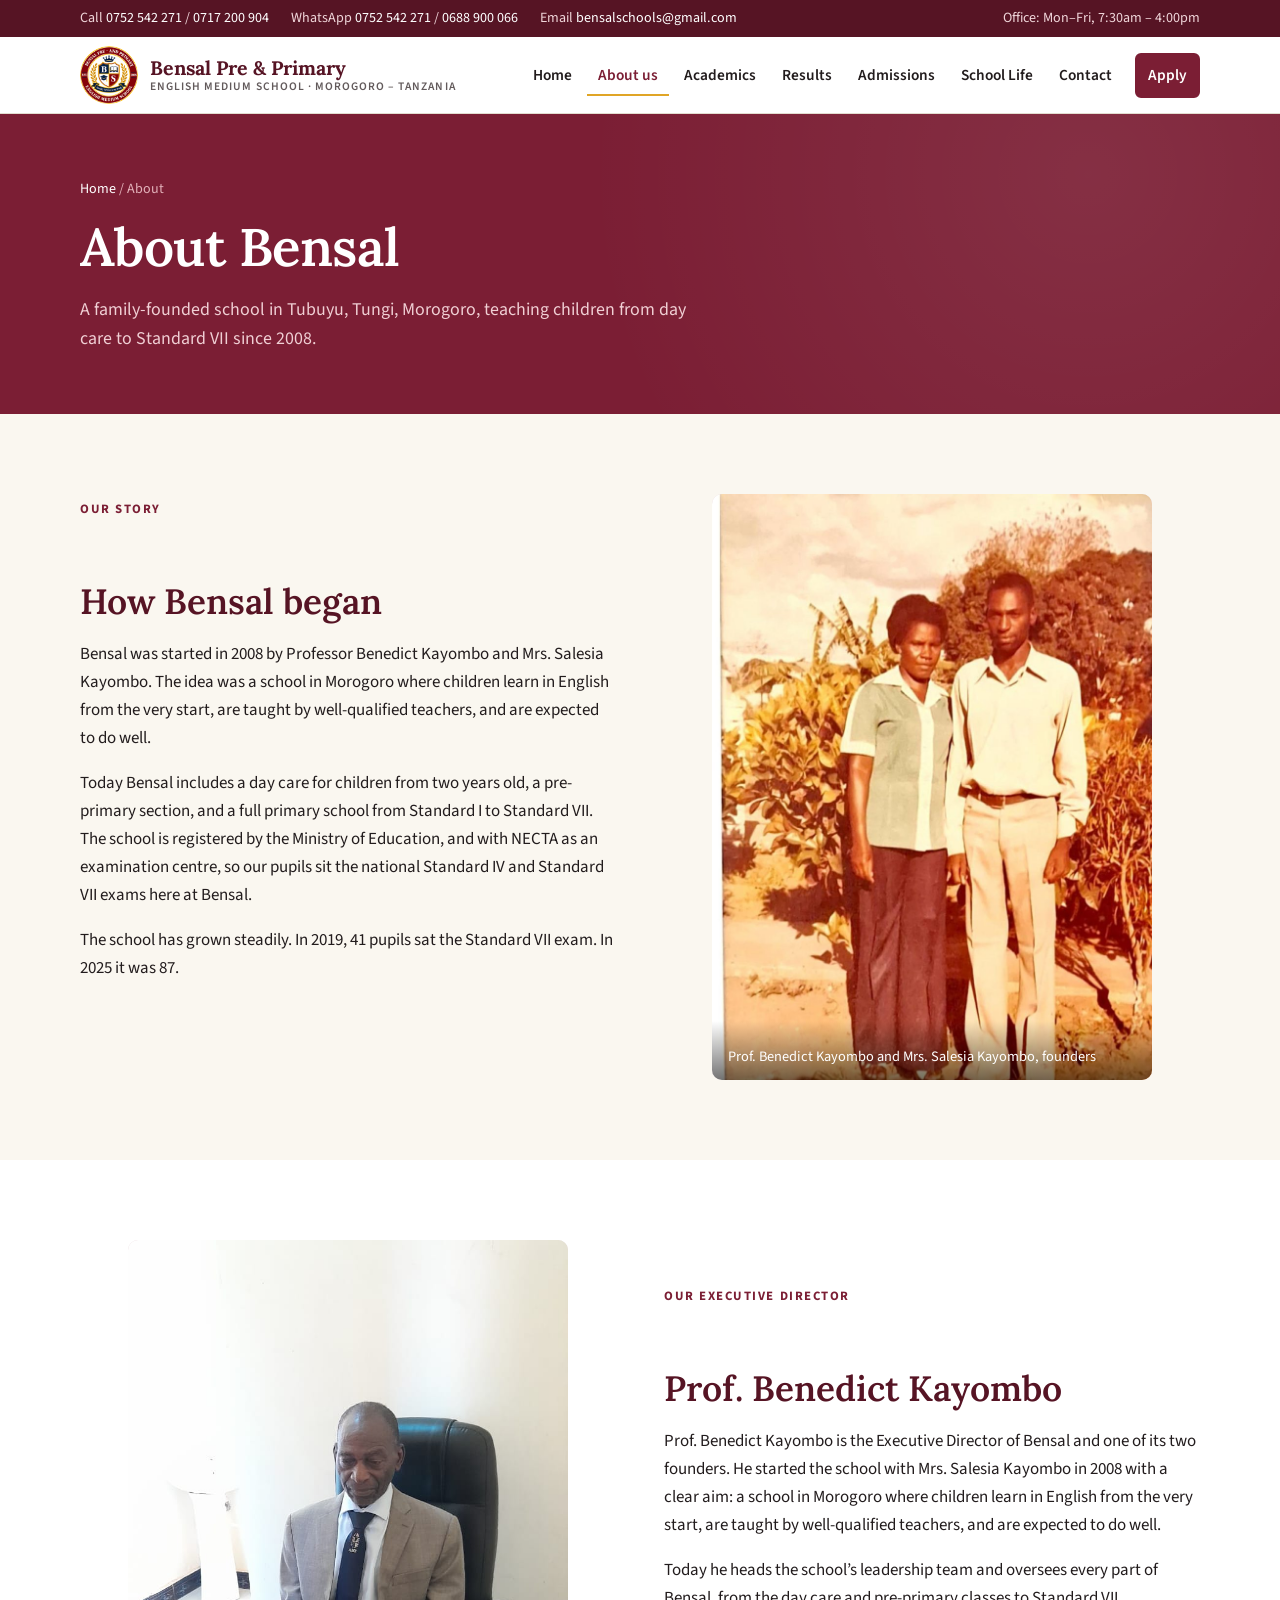
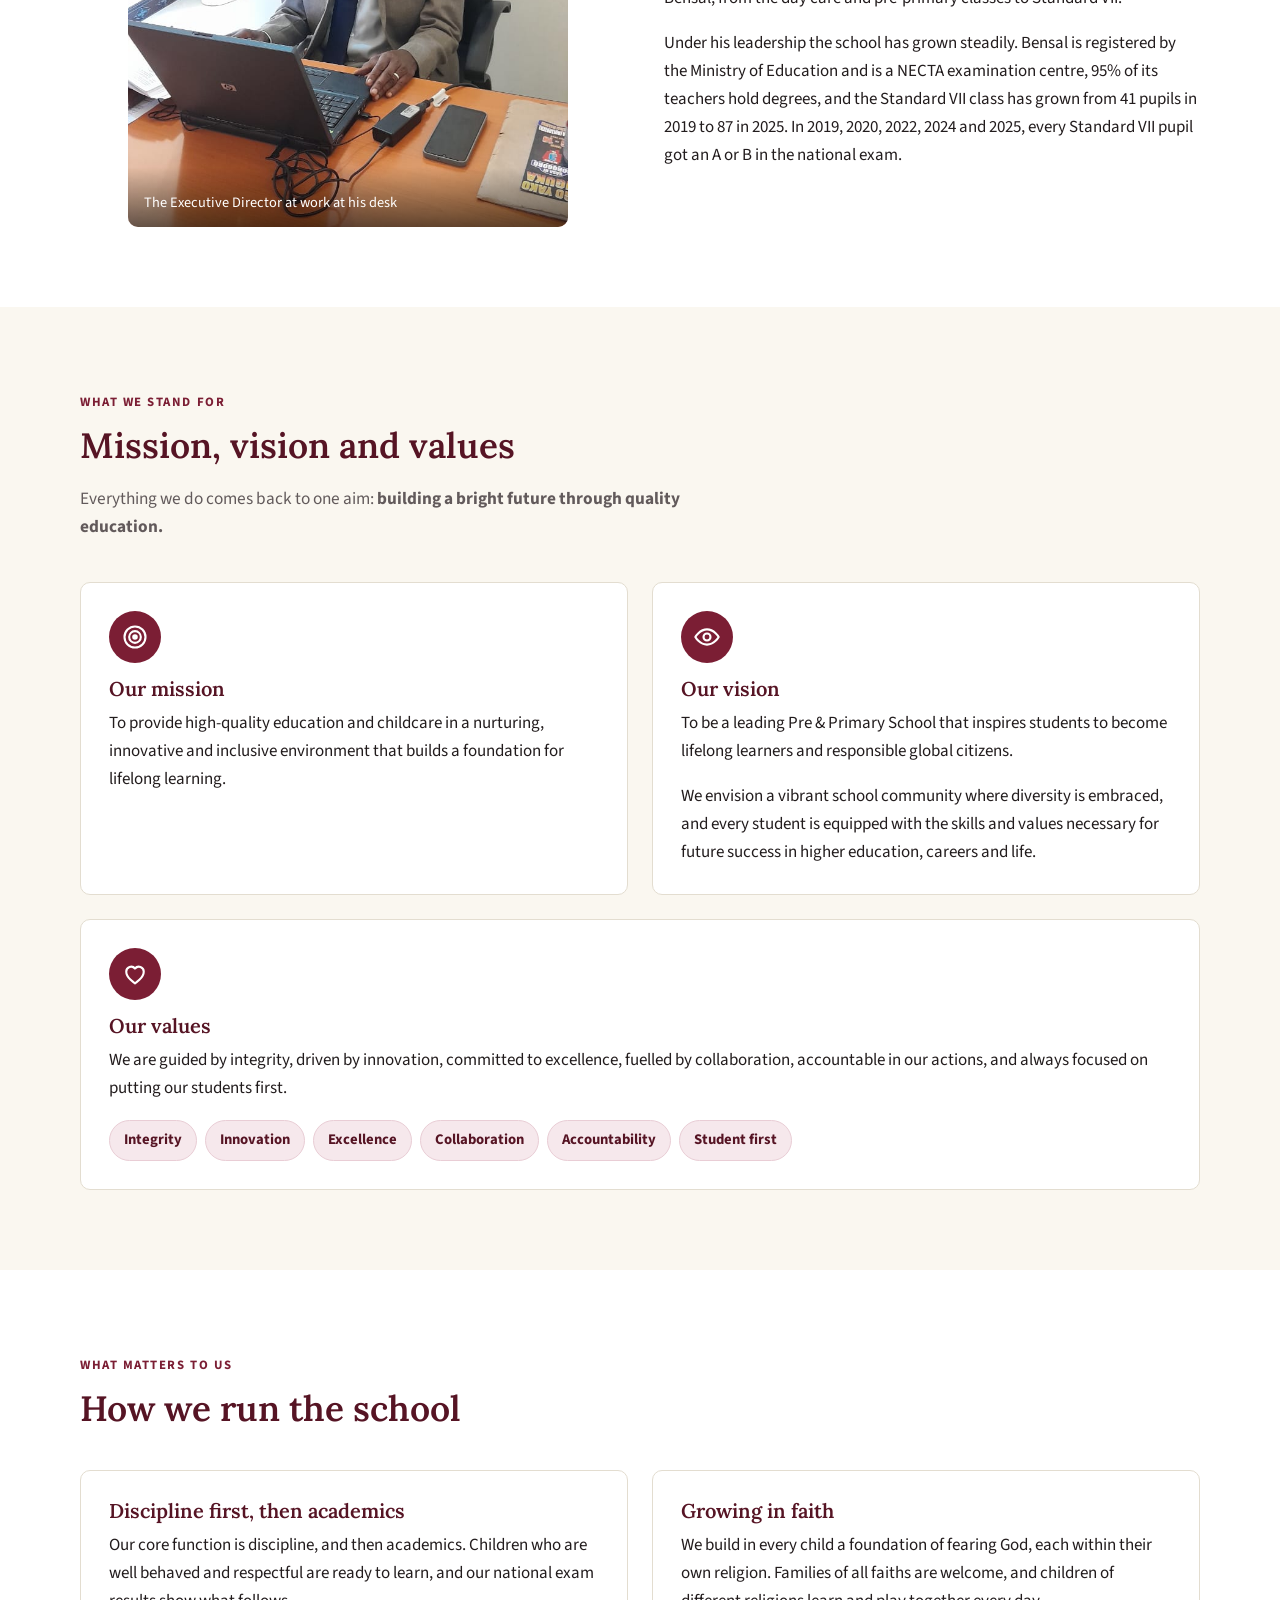
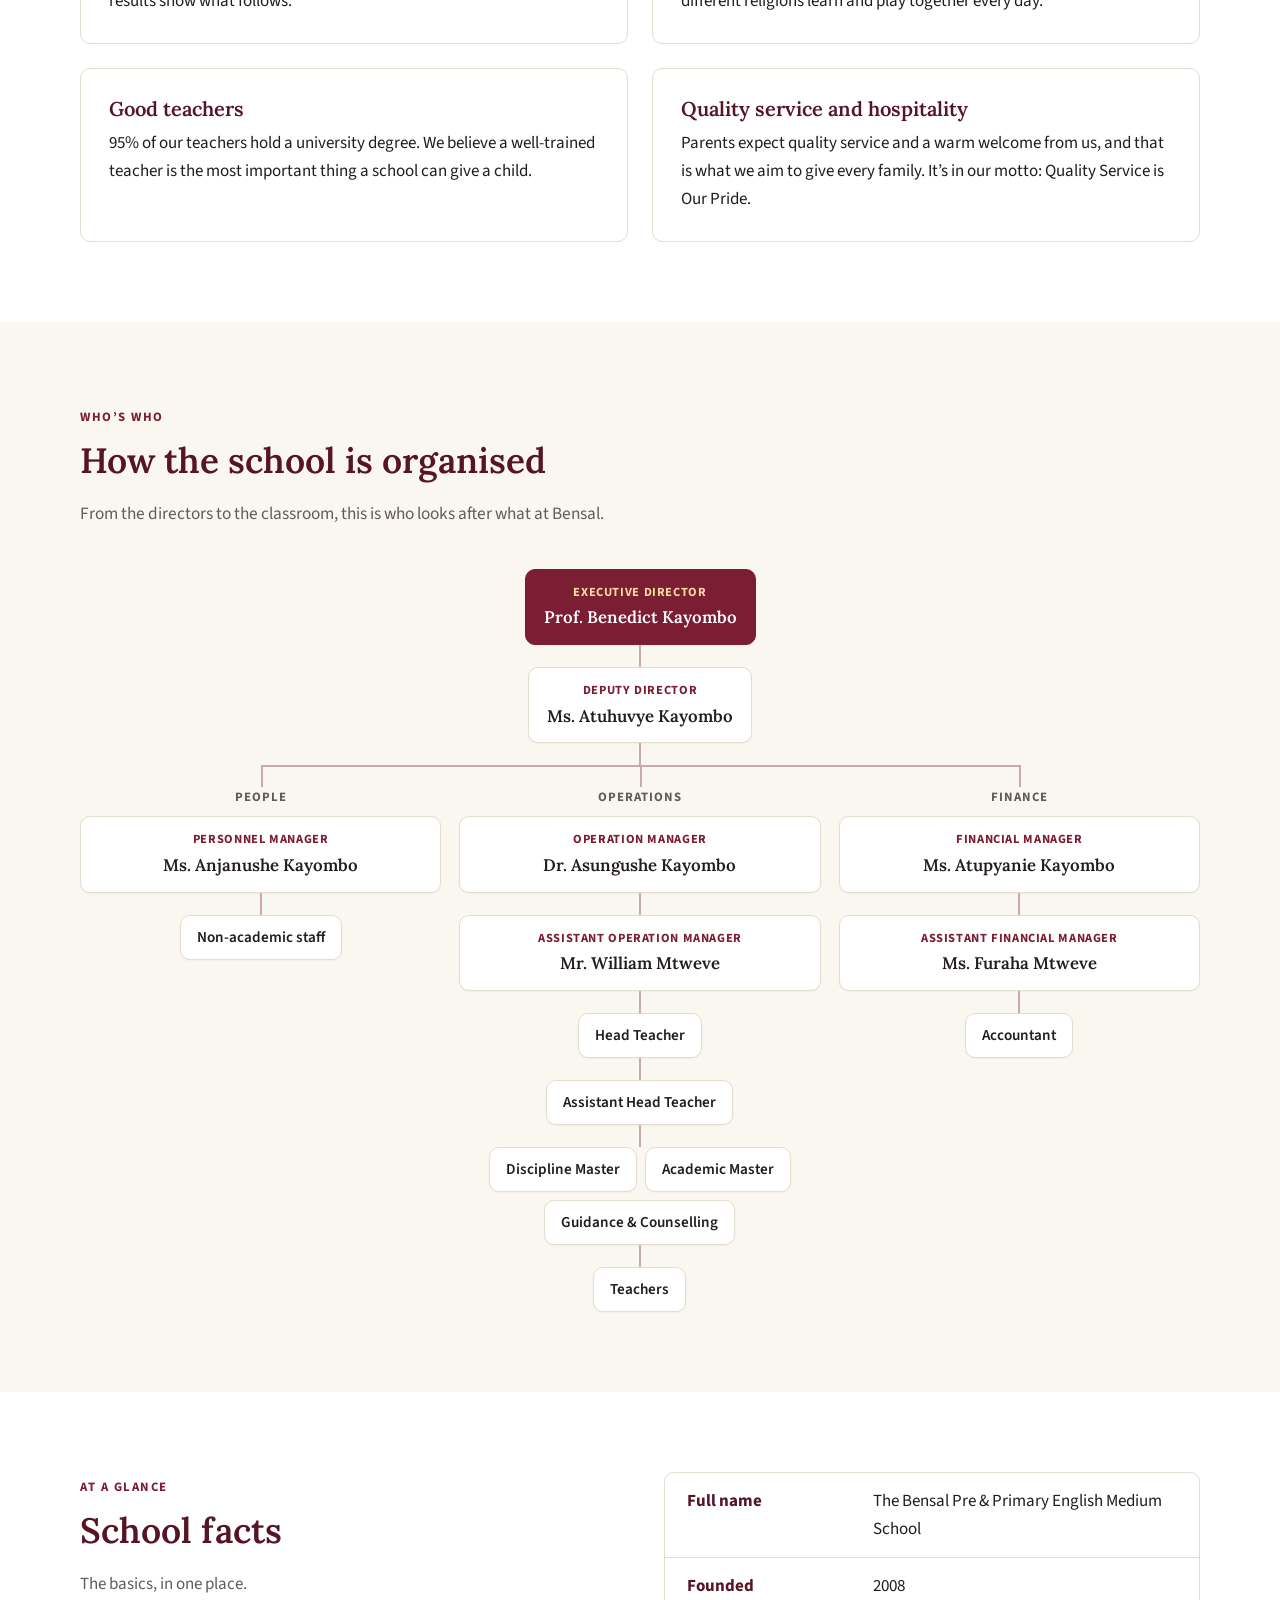
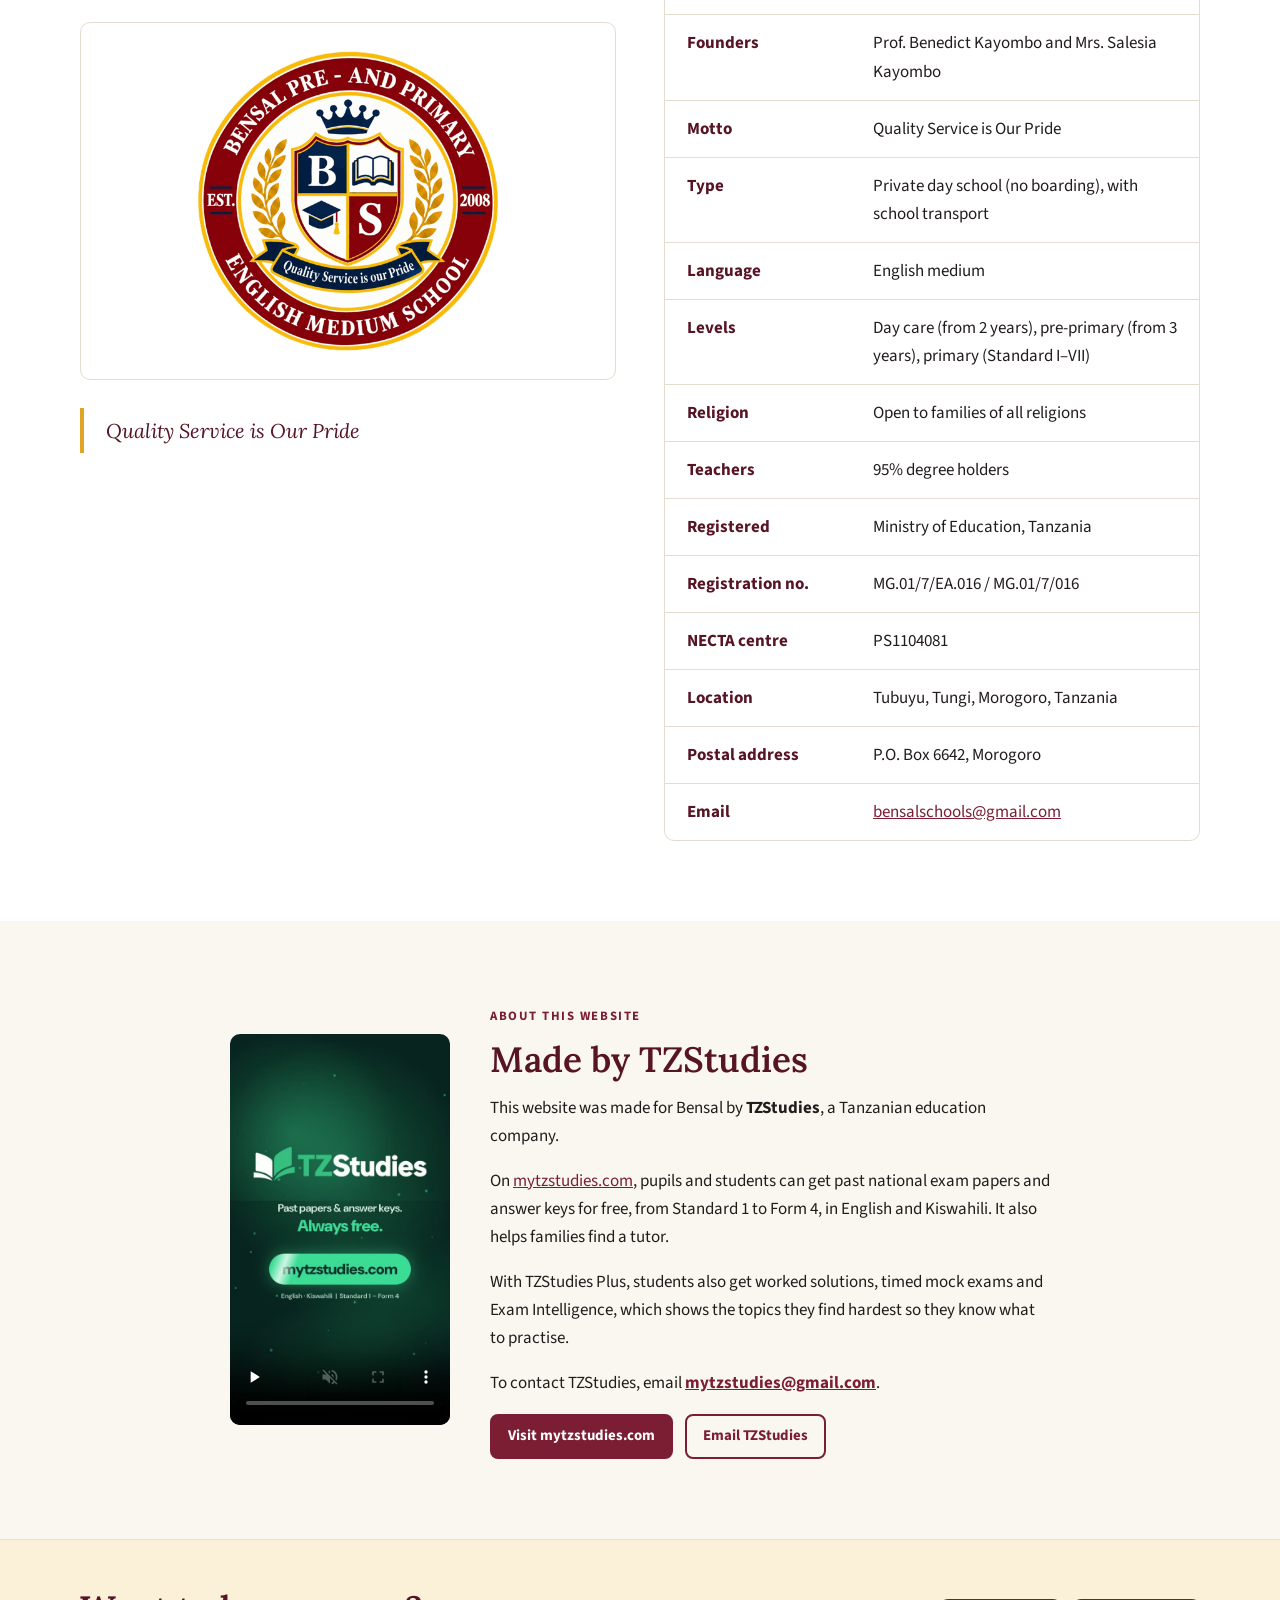
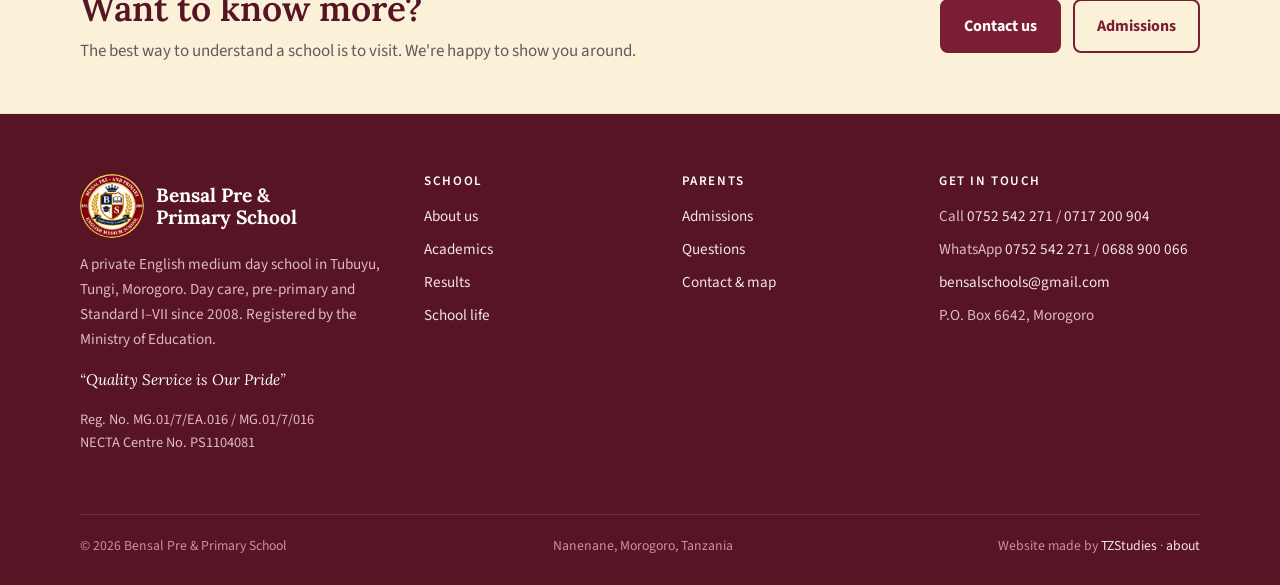
==== about.html @ f044e7c8 "adding school" ====
<!doctype html>
<html lang="en">
<head>
  <meta charset="utf-8">
  <meta name="viewport" content="width=device-width, initial-scale=1">
  <title>About Us | Bensal Pre &amp; Primary School, Morogoro</title>
  <meta name="description" content="The story of Bensal Pre &amp; Primary School, founded in 2008 by Prof. Benedict Kayombo and Mrs. Salesia Kayombo in Tungi, Morogoro.">
  <link rel="icon" href="favicon.ico" sizes="any">
  <link rel="icon" href="images/favicon-32.png" type="image/png" sizes="32x32">
  <link rel="icon" href="images/favicon-192.png" type="image/png" sizes="192x192">
  <link rel="apple-touch-icon" href="images/apple-touch-icon.png">
  <meta name="theme-color" content="#7b1e34">
  <link rel="preconnect" href="https://fonts.googleapis.com">
  <link rel="preconnect" href="https://fonts.gstatic.com" crossorigin>
  <link href="https://fonts.googleapis.com/css2?family=Lora:wght@500;600;700&family=Source+Sans+3:wght@400;600;700&display=swap" rel="stylesheet">
  <link rel="stylesheet" href="css/style.css?v=20261101a">
</head>
<body>
<a class="skip-link" href="#main">Skip to content</a>

<div class="topbar">
  <div class="container">
    <div class="topbar-items">
      <span class="hide-sm">Call <a href="tel:+255752542271">0752 542 271</a> / <a href="tel:+255717200904">0717 200 904</a></span>
      <span class="topbar-phones"><span class="label">Call</span><a href="tel:+255752542271">0752 542 271</a><a href="tel:+255717200904">0717 200 904</a><a href="tel:+255688900066">0688 900 066</a></span>
      <span class="hide-sm">WhatsApp <a href="https://wa.me/255752542271">0752 542 271</a> / <a href="https://wa.me/255688900066">0688 900 066</a></span>
      <span class="hide-md">Email <a href="mailto:bensalschools@gmail.com">bensalschools@gmail.com</a></span>
    </div>
    <span class="hide-sm">Office: Mon&ndash;Fri, 7:30am &ndash; 4:00pm</span>
  </div>
</div>

<header class="site-header">
  <div class="container">
    <a class="brand" href="index.html">
      <img src="images/logo-small.png" alt="Bensal Pre and Primary English Medium School logo" width="180" height="180">
      <span class="brand-name">Bensal Pre &amp; Primary<span class="brand-sub">English Medium School &middot; Morogoro &ndash; Tanzania</span></span>
    </a>
    <button class="nav-toggle" aria-expanded="false" aria-controls="nav"><span class="nav-toggle-bars"></span><span class="nav-toggle-text">Menu</span></button>
    <nav class="main-nav" id="nav" aria-label="Main">
      <ul>
        <li><a href="index.html">Home</a></li>
        <li><a href="about.html" aria-current="page">About us</a></li>
        <li><a href="academics.html">Academics</a></li>
        <li><a href="results.html">Results</a></li>
        <li><a href="admissions.html">Admissions</a></li>
        <li><a href="school-life.html">School Life</a></li>
        <li><a href="contact.html">Contact</a></li>
        <li><a class="btn btn-sm" href="admissions.html#apply">Apply</a></li>
      </ul>
    </nav>
  </div>
</header>

<main id="main">
  <section class="page-hero">
    <div class="container">
      <div class="crumbs"><a href="index.html">Home</a> / About</div>
      <h1>About Bensal</h1>
      <p>A family-founded school in Tubuyu, Tungi, Morogoro, teaching children from day care to Standard VII since 2008.</p>
    </div>
  </section>

  <section class="section">
    <div class="container grid-2" style="align-items: start;">
      <div class="prose">
        <span class="eyebrow">Our story</span>
        <h2>How Bensal began</h2>
        <p>Bensal was started in 2008 by Professor Benedict Kayombo and Mrs. Salesia Kayombo. The idea was a school in Morogoro where children learn in English from the very start, are taught by well-qualified teachers, and are expected to do well.</p>
        <p>Today Bensal includes a day care for children from two years old, a pre-primary section, and a full primary school from Standard I to Standard VII. The school is registered by the Ministry of Education, and with NECTA as an examination centre, so our pupils sit the national Standard IV and Standard VII exams here at Bensal.</p>
        <p>The school has grown steadily. In 2019, 41 pupils sat the Standard VII exam. In 2025 it was 87.</p>
      </div>
      <div>
        <figure class="photo portrait">
          <img src="images/photos/founders.jpg" alt="Prof. Benedict Kayombo and Mrs. Salesia Kayombo, founders of Bensal">
          <figcaption>Prof. Benedict Kayombo and Mrs. Salesia Kayombo, founders</figcaption>
        </figure>
      </div>
    </div>
  </section>

  <section class="section section-white" id="director">
    <div class="container grid-2 director">
      <figure class="photo portrait">
        <img src="images/photos/benedict-at-work.jpg" alt="Prof. Benedict Kayombo working on his laptop at his desk" loading="lazy">
        <figcaption>The Executive Director at work at his desk</figcaption>
      </figure>
      <div class="prose">
        <span class="eyebrow">Our Executive Director</span>
        <h2>Prof. Benedict Kayombo</h2>
        <p>Prof. Benedict Kayombo is the Executive Director of Bensal and one of its two founders. He started the school with Mrs. Salesia Kayombo in 2008 with a clear aim: a school in Morogoro where children learn in English from the very start, are taught by well-qualified teachers, and are expected to do well.</p>
        <p>Today he heads the school&rsquo;s leadership team and oversees every part of Bensal, from the day care and pre-primary classes to Standard VII.</p>
        <p>Under his leadership the school has grown steadily. Bensal is registered by the Ministry of Education and is a NECTA examination centre, 95% of its teachers hold degrees, and the Standard VII class has grown from 41 pupils in 2019 to 87 in 2025. In 2019, 2020, 2022, 2024 and 2025, every Standard VII pupil got an A or B in the national exam.</p>
      </div>
    </div>
  </section>

  <section class="section" id="mission">
    <div class="container">
      <div class="section-head">
        <span class="eyebrow">What we stand for</span>
        <h2>Mission, vision and values</h2>
        <p>Everything we do comes back to one aim: <strong>building a bright future through quality education.</strong></p>
      </div>
      <div class="mvv">
        <article class="card mvv-card">
          <span class="mvv-icon"><svg viewBox="0 0 24 24" aria-hidden="true"><circle cx="12" cy="12" r="9"/><circle cx="12" cy="12" r="5"/><circle cx="12" cy="12" r="1.5" class="fill"/></svg></span>
          <h3>Our mission</h3>
          <p>To provide high-quality education and childcare in a nurturing, innovative and inclusive environment that builds a foundation for lifelong learning.</p>
        </article>
        <article class="card mvv-card">
          <span class="mvv-icon"><svg viewBox="0 0 24 24" aria-hidden="true"><path d="M2 12s3.6-6.5 10-6.5S22 12 22 12s-3.6 6.5-10 6.5S2 12 2 12z"/><circle cx="12" cy="12" r="3"/></svg></span>
          <h3>Our vision</h3>
          <p>To be a leading Pre &amp; Primary School that inspires students to become lifelong learners and responsible global citizens.</p>
          <p>We envision a vibrant school community where diversity is embraced, and every student is equipped with the skills and values necessary for future success in higher education, careers and life.</p>
        </article>
        <article class="card mvv-card mvv-values">
          <span class="mvv-icon"><svg viewBox="0 0 24 24" aria-hidden="true"><path d="M12 20s-7.5-4.6-7.5-10A4.2 4.2 0 0 1 12 7.3 4.2 4.2 0 0 1 19.5 10c0 5.4-7.5 10-7.5 10z"/></svg></span>
          <h3>Our values</h3>
          <p>We are guided by integrity, driven by innovation, committed to excellence, fuelled by collaboration, accountable in our actions, and always focused on putting our students first.</p>
          <ul class="value-chips">
            <li>Integrity</li>
            <li>Innovation</li>
            <li>Excellence</li>
            <li>Collaboration</li>
            <li>Accountability</li>
            <li>Student first</li>
          </ul>
        </article>
      </div>
    </div>
  </section>

  <section class="section section-white">
    <div class="container">
      <div class="section-head">
        <span class="eyebrow">What matters to us</span>
        <h2>How we run the school</h2>
      </div>
      <div class="grid-2 grid-cards">
        <div class="card">
          <h3>Discipline first, then academics</h3>
          <p>Our core function is discipline, and then academics. Children who are well behaved and respectful are ready to learn, and our national exam results show what follows.</p>
        </div>
        <div class="card">
          <h3>Growing in faith</h3>
          <p>We build in every child a foundation of fearing God, each within their own religion. Families of all faiths are welcome, and children of different religions learn and play together every day.</p>
        </div>
        <div class="card">
          <h3>Good teachers</h3>
          <p>95% of our teachers hold a university degree. We believe a well-trained teacher is the most important thing a school can give a child.</p>
        </div>
        <div class="card">
          <h3>Quality service and hospitality</h3>
          <p>Parents expect quality service and a warm welcome from us, and that is what we aim to give every family. It&rsquo;s in our motto: Quality Service is Our Pride.</p>
        </div>
      </div>
    </div>
  </section>

  <section class="section" id="leadership">
    <div class="container">
      <div class="section-head">
        <span class="eyebrow">Who&rsquo;s who</span>
        <h2>How the school is organised</h2>
        <p>From the directors to the classroom, this is who looks after what at Bensal.</p>
      </div>
      <div class="org reveal" role="group" aria-label="Bensal organisation chart">
        <div class="org-box top"><span class="title">Executive Director</span><span class="who">Prof. Benedict Kayombo</span></div>
        <div class="org-line"></div>
        <div class="org-box"><span class="title">Deputy Director</span><span class="who">Ms. Atuhuvye Kayombo</span></div>
        <div class="org-line"></div>
        <div class="org-depts">
          <div class="org-dept">
            <div class="org-dept-name">People</div>
            <div class="org-box"><span class="title">Personnel Manager</span><span class="who">Ms. Anjanushe Kayombo</span></div>
            <div class="org-line"></div>
            <div class="org-box role"><span class="title">Non-academic staff</span></div>
          </div>
          <div class="org-dept">
            <div class="org-dept-name">Operations</div>
            <div class="org-box"><span class="title">Operation Manager</span><span class="who">Dr. Asungushe Kayombo</span></div>
            <div class="org-line"></div>
            <div class="org-box"><span class="title">Assistant Operation Manager</span><span class="who">Mr. William Mtweve</span></div>
            <div class="org-line"></div>
            <div class="org-box role"><span class="title">Head Teacher</span></div>
            <div class="org-line"></div>
            <div class="org-box role"><span class="title">Assistant Head Teacher</span></div>
            <div class="org-line"></div>
            <div class="org-masters">
              <div class="org-box role"><span class="title">Discipline Master</span></div>
              <div class="org-box role"><span class="title">Academic Master</span></div>
              <div class="org-box role"><span class="title">Guidance &amp; Counselling</span></div>
            </div>
            <div class="org-line"></div>
            <div class="org-box role"><span class="title">Teachers</span></div>
          </div>
          <div class="org-dept">
            <div class="org-dept-name">Finance</div>
            <div class="org-box"><span class="title">Financial Manager</span><span class="who">Ms. Atupyanie Kayombo</span></div>
            <div class="org-line"></div>
            <div class="org-box"><span class="title">Assistant Financial Manager</span><span class="who">Ms. Furaha Mtweve</span></div>
            <div class="org-line"></div>
            <div class="org-box role"><span class="title">Accountant</span></div>
          </div>
        </div>
      </div>
    </div>
  </section>

  <section class="section section-white">
    <div class="container grid-2" style="align-items: start;">
      <div>
        <span class="eyebrow">At a glance</span>
        <h2>School facts</h2>
        <p class="muted">The basics, in one place.</p>
        <div class="logo-display mt-2"><img src="images/logo.png" alt="Official Bensal Pre and Primary English Medium School logo" width="480" height="480" loading="lazy"></div>
        <p class="quote">Quality Service is Our Pride</p>
      </div>
      <div class="facts">
        <dl>
          <div><dt>Full name</dt><dd>The Bensal Pre &amp; Primary English Medium School</dd></div>
          <div><dt>Founded</dt><dd>2008</dd></div>
          <div><dt>Founders</dt><dd>Prof. Benedict Kayombo and Mrs. Salesia Kayombo</dd></div>
          <div><dt>Motto</dt><dd>Quality Service is Our Pride</dd></div>
          <div><dt>Type</dt><dd>Private day school (no boarding), with school transport</dd></div>
          <div><dt>Language</dt><dd>English medium</dd></div>
          <div><dt>Levels</dt><dd>Day care (from 2 years), pre-primary (from 3 years), primary (Standard I&ndash;VII)</dd></div>
          <div><dt>Religion</dt><dd>Open to families of all religions</dd></div>
          <div><dt>Teachers</dt><dd>95% degree holders</dd></div>
          <div><dt>Registered</dt><dd>Ministry of Education, Tanzania</dd></div>
          <div><dt>Registration no.</dt><dd>MG.01/7/EA.016 / MG.01/7/016</dd></div>
          <div><dt>NECTA centre</dt><dd>PS1104081</dd></div>
          <div><dt>Location</dt><dd>Tubuyu, Tungi, Morogoro, Tanzania</dd></div>
          <div><dt>Postal address</dt><dd>P.O. Box 6642, Morogoro</dd></div>
          <div><dt>Email</dt><dd><a href="mailto:bensalschools@gmail.com">bensalschools@gmail.com</a></dd></div>
        </dl>
      </div>
    </div>
  </section>

  <section class="section" id="website">
    <div class="container credit">
      <figure class="video-frame credit-video">
        <video controls muted preload="none" playsinline poster="videos/tzstudies-ad-poster.jpg">
          <source src="videos/tzstudies-ad.mp4" type="video/mp4">
        </video>
      </figure>
      <div>
        <span class="eyebrow">About this website</span>
        <h2>Made by TZStudies</h2>
        <p>This website was made for Bensal by <strong>TZStudies</strong>, a Tanzanian education company.</p>
        <p>On <a href="https://mytzstudies.com" target="_blank" rel="noopener">mytzstudies.com</a>, pupils and students can get past national exam papers and answer keys for free, from Standard 1 to Form 4, in English and Kiswahili. It also helps families find a tutor.</p>
        <p>With TZStudies Plus, students also get worked solutions, timed mock exams and Exam Intelligence, which shows the topics they find hardest so they know what to practise.</p>
        <p>To contact TZStudies, email <a href="mailto:mytzstudies@gmail.com"><strong>mytzstudies@gmail.com</strong></a>.</p>
        <div class="btn-row">
          <a class="btn btn-sm" href="https://mytzstudies.com" target="_blank" rel="noopener">Visit mytzstudies.com</a>
          <a class="btn btn-sm btn-outline" href="mailto:mytzstudies@gmail.com">Email TZStudies</a>
        </div>
      </div>
    </div>
  </section>

  <section class="cta-band">
    <div class="container">
      <div>
        <h2>Want to know more?</h2>
        <p>The best way to understand a school is to visit. We're happy to show you around.</p>
      </div>
      <div class="btn-row">
        <a class="btn" href="contact.html">Contact us</a>
        <a class="btn btn-outline" href="admissions.html">Admissions</a>
      </div>
    </div>
  </section>

</main>

<footer class="site-footer">
  <div class="container">
    <div class="footer-grid">
      <div>
        <div class="footer-brand"><img src="images/logo-small.png" alt="Bensal Pre and Primary English Medium School logo" width="180" height="180"><span>Bensal Pre &amp;<br>Primary School</span></div>
        <p>A private English medium day school in Tubuyu, Tungi, Morogoro. Day care, pre-primary and Standard I&ndash;VII since 2008. Registered by the Ministry of Education.</p>
        <p class="footer-motto">&ldquo;Quality Service is Our Pride&rdquo;</p>
        <p class="small">Reg. No. MG.01/7/EA.016 / MG.01/7/016<br>NECTA Centre No. PS1104081</p>
      </div>
      <div>
        <h4>School</h4>
        <ul>
          <li><a href="about.html">About us</a></li>
          <li><a href="academics.html">Academics</a></li>
          <li><a href="results.html">Results</a></li>
          <li><a href="school-life.html">School life</a></li>
        </ul>
      </div>
      <div>
        <h4>Parents</h4>
        <ul>
          <li><a href="admissions.html">Admissions</a></li>
          <li><a href="admissions.html#faq">Questions</a></li>
          <li><a href="contact.html">Contact &amp; map</a></li>
        </ul>
      </div>
      <div>
        <h4>Get in touch</h4>
        <ul>
          <li>Call <a href="tel:+255752542271">0752 542 271</a> / <a href="tel:+255717200904">0717 200 904</a></li>
          <li>WhatsApp <a href="https://wa.me/255752542271">0752 542 271</a> / <a href="https://wa.me/255688900066">0688 900 066</a></li>
          <li><a href="mailto:bensalschools@gmail.com">bensalschools@gmail.com</a></li>
          <li>P.O. Box 6642, Morogoro</li>
        </ul>
      </div>
    </div>
    <div class="footer-bottom">
      <span>&copy; <span id="year">2026</span> Bensal Pre &amp; Primary School</span>
      <span>Nanenane, Morogoro, Tanzania</span>
      <span class="footer-credit">Website made by <a href="https://mytzstudies.com" target="_blank" rel="noopener">TZStudies</a> &middot; <a href="about.html#website">about</a></span>
    </div>
  </div>
</footer>

<script src="js/main.js?v=20261101a"></script>
</body>
</html>
---- css/style.css ----
/* Bensal Pre & Primary School — main stylesheet */

:root {
  --brand: #7b1e34;      /* burgundy, matched to the school sweaters */
  --brand-dark: #561424;
  --brand-soft: #f6e8ec;
  --gold: #e0a526;
  --gold-soft: #fbf1d9;
  --cream: #faf7f0;
  --white: #ffffff;
  --ink: #221c1d;
  --muted: #625a5b;
  --line: #e3ddd0;
  --radius: 10px;
  --shadow: 0 1px 2px rgba(60, 10, 18, .06), 0 8px 24px rgba(60, 10, 18, .07);
  --max: 1160px;
  --serif: "Lora", Georgia, "Times New Roman", serif;
  --sans: "Source Sans 3", "Segoe UI", Roboto, Helvetica, Arial, sans-serif;
}

*, *::before, *::after { box-sizing: border-box; }

html { scroll-behavior: smooth; }

body {
  margin: 0;
  font-family: var(--sans);
  font-size: 17px;
  line-height: 1.65;
  color: var(--ink);
  background: var(--cream);
  -webkit-font-smoothing: antialiased;
}

img { max-width: 100%; display: block; }

a { color: var(--brand); }
a:hover { color: var(--brand-dark); }

h1, h2, h3, h4 {
  font-family: var(--serif);
  color: var(--brand-dark);
  line-height: 1.2;
  margin: 0 0 .5em;
  font-weight: 600;
}
h1 { font-size: clamp(2.1rem, 4.6vw, 3.3rem); letter-spacing: -.01em; }
h2 { font-size: clamp(1.6rem, 3vw, 2.2rem); }
h3 { font-size: 1.25rem; }
p { margin: 0 0 1em; }

.container {
  width: 100%;
  max-width: var(--max);
  margin: 0 auto;
  padding: 0 20px;
}

.skip-link {
  position: absolute; left: -999px; top: 0;
  background: var(--gold); color: var(--ink); padding: 8px 14px; z-index: 100;
}
.skip-link:focus { left: 12px; top: 12px; }

/* ---------- Top bar ---------- */
.topbar {
  background: var(--brand-dark);
  color: #f0d6da;
  font-size: .88rem;
}
.topbar .container {
  display: flex; justify-content: space-between; align-items: center;
  gap: 16px; padding-top: 7px; padding-bottom: 7px;
}
.topbar a { color: #fff; text-decoration: none; }
.topbar a:hover { text-decoration: underline; color: #fff; }
.topbar-items { display: flex; gap: 22px; flex-wrap: wrap; }
@media (max-width: 1000px) { .topbar .hide-md { display: none; } }
/* On phones the top bar shows just the three phone numbers, evenly spaced */
.topbar-phones { display: none; }
@media (max-width: 560px) {
  .topbar .container { justify-content: center; }
  .topbar-items { justify-content: center; width: 100%; }
  .topbar-phones { display: flex; flex-wrap: wrap; justify-content: center; align-items: center; column-gap: 10px; row-gap: 2px; }
  .topbar-phones a { font-weight: 600; white-space: nowrap; }
  .topbar-phones a + a::before { content: "|"; color: #c99099; margin-right: 10px; font-weight: 400; }
}
@media (max-width: 400px) {
  .topbar { font-size: .8rem; }
  .topbar-phones { column-gap: 7px; }
  .topbar-phones a + a::before { margin-right: 7px; }
}
@media (max-width: 350px) { .topbar-phones .label { display: none; } }

/* ---------- Header / nav ---------- */
.site-header {
  background: var(--white);
  border-bottom: 1px solid var(--line);
  position: sticky; top: 0; z-index: 50;
}
.site-header .container {
  display: flex; align-items: center; justify-content: space-between;
  gap: 20px; min-height: 76px;
}
.brand {
  display: flex; align-items: center; gap: 12px;
  text-decoration: none; color: var(--brand-dark);
}
.brand img { width: 58px; height: 58px; border-radius: 50%; }
.brand-name {
  font-family: var(--serif); font-weight: 700; font-size: 1.22rem; line-height: 1.1;
}
.brand-sub {
  display: block; font-family: var(--sans); font-weight: 600;
  font-size: .72rem; letter-spacing: .09em; text-transform: uppercase; color: var(--muted);
  margin-top: 3px;
}

.main-nav ul {
  list-style: none; margin: 0; padding: 0;
  display: flex; align-items: center; gap: 4px;
}
.main-nav a {
  display: block; padding: 8px 11px; border-radius: 6px;
  text-decoration: none; color: var(--ink); font-weight: 600; font-size: .96rem;
}
.main-nav a:hover { background: var(--brand-soft); color: var(--brand-dark); }
.main-nav a[aria-current="page"] { color: var(--brand); box-shadow: inset 0 -2px 0 var(--gold); border-radius: 0; }
.main-nav .btn { margin-left: 8px; }
.main-nav a.btn:hover { background: var(--brand-dark); color: #fff; }

.nav-toggle {
  display: none;
  background: none; border: 1px solid var(--line); border-radius: 8px;
  padding: 9px 11px; cursor: pointer; color: var(--brand-dark);
  font: 600 .95rem var(--sans);
  align-items: center; gap: 8px;
}
.nav-toggle-bars, .nav-toggle-bars::before, .nav-toggle-bars::after {
  display: block; width: 18px; height: 2px; background: currentColor; border-radius: 2px;
  position: relative; content: "";
}
.nav-toggle-bars::before { position: absolute; top: -6px; }
.nav-toggle-bars::after { position: absolute; top: 6px; }

@media (max-width: 480px) {
  .site-header .container { min-height: 66px; gap: 10px; }
  .brand { gap: 9px; }
  .brand img { width: 46px; height: 46px; }
  .brand-name { font-size: 1.04rem; white-space: nowrap; }
  .brand-sub { font-size: .6rem; letter-spacing: .07em; }
  .nav-toggle { padding: 10px; min-width: 46px; min-height: 46px; justify-content: center; align-items: center; }
  .nav-toggle-text { display: none; }
}

@media (max-width: 1040px) {
  .nav-toggle { display: inline-flex; align-items: center; min-height: 44px; }
  .main-nav {
    position: absolute; left: 0; right: 0; top: 100%;
    background: var(--white); border-bottom: 1px solid var(--line);
    box-shadow: 0 12px 24px rgba(0,0,0,.08);
    display: none;
  }
  .main-nav.open { display: block; }
  .main-nav ul { flex-direction: column; align-items: stretch; padding: 10px 20px 20px; gap: 2px; }
  .main-nav a { padding: 12px 10px; font-size: 1.02rem; }
  .main-nav a[aria-current="page"] { box-shadow: inset 3px 0 0 var(--gold); background: var(--brand-soft); }
  .main-nav .btn { margin: 10px 0 0; text-align: center; }
}

/* ---------- Buttons ---------- */
.btn {
  display: inline-block;
  background: var(--brand); color: #fff !important;
  padding: 12px 22px; border-radius: 8px;
  font-weight: 700; text-decoration: none; font-size: 1rem;
  border: 2px solid var(--brand);
  transition: background .15s, border-color .15s;
}
.btn:hover { background: var(--brand-dark); border-color: var(--brand-dark); }
.btn-gold { background: var(--gold); border-color: var(--gold); color: var(--ink) !important; }
.btn-gold:hover { background: #c98f17; border-color: #c98f17; }
.btn-outline { background: transparent; color: var(--brand) !important; }
.btn-outline:hover { background: var(--brand); color: #fff !important; }
.btn-light { background: transparent; border-color: rgba(255,255,255,.6); }
.btn-light:hover { background: rgba(255,255,255,.12); border-color: #fff; }
.btn-sm { padding: 8px 16px; font-size: .93rem; }
.btn-row { display: flex; flex-wrap: wrap; gap: 12px; }

/* ---------- Sections ---------- */
.section { padding: 80px 0; }
.section-tight { padding: 56px 0; }
.section-white { background: var(--white); }
.section-brand { background: var(--brand); color: #f5e4e6; }
.section-brand h2, .section-brand h3 { color: #fff; }

.eyebrow {
  display: inline-block;
  font-size: .8rem; font-weight: 700; letter-spacing: .12em; text-transform: uppercase;
  color: var(--brand); margin-bottom: 12px;
}
.section-brand .eyebrow { color: var(--gold); }

.section-head { max-width: 680px; margin-bottom: 40px; }
.section-head p { color: var(--muted); font-size: 1.08rem; }
.section-head-center { margin-left: auto; margin-right: auto; text-align: center; }
.section-head-center .value-chips { justify-content: center; }
.section-brand .section-head p { color: #ecc9ce; }
.center { text-align: center; margin-left: auto; margin-right: auto; }

.lead { font-size: 1.15rem; color: var(--muted); }

.grid-2 { display: grid; grid-template-columns: repeat(2, 1fr); gap: 48px; align-items: center; }
.grid-3 { display: grid; grid-template-columns: repeat(3, 1fr); gap: 24px; }
.grid-4 { display: grid; grid-template-columns: repeat(4, 1fr); gap: 20px; }
@media (max-width: 900px) {
  .grid-2 { grid-template-columns: 1fr; gap: 32px; }
  .grid-3 { grid-template-columns: 1fr; }
  .grid-4 { grid-template-columns: repeat(2, 1fr); }
}
@media (max-width: 520px) {
  .grid-4 { grid-template-columns: 1fr; }
  .section { padding: 60px 0; }
}

/* ---------- Cards ---------- */
.card {
  background: var(--white);
  border: 1px solid var(--line);
  border-radius: var(--radius);
  padding: 28px;
}
.card h3 { margin-bottom: .4em; }
.card p:last-child { margin-bottom: 0; }
.card .tag {
  display: inline-block; background: var(--gold-soft); color: #7a5608;
  font-size: .8rem; font-weight: 700; padding: 3px 10px; border-radius: 99px; margin-bottom: 14px;
}
.card-link { font-weight: 700; text-decoration: none; }
.card-link:hover { text-decoration: underline; }

/* ---------- Photos (placeholder until real images are added) ---------- */
.photo {
  margin: 0;
  position: relative;
  border-radius: var(--radius);
  overflow: hidden;
  background-color: #f0e2e6;
  background-image:
    repeating-linear-gradient(135deg, rgba(123,30,52,.06) 0 12px, transparent 12px 24px);
  aspect-ratio: 4 / 3;
}
.photo.tall { aspect-ratio: 4 / 5; }
.photo.wide { aspect-ratio: 16 / 9; }
.photo.portrait { aspect-ratio: 3 / 4; max-width: 440px; width: 100%; margin: 0 auto; }
.photo.portrait img { object-position: center 20%; }
/* Full photo at its own shape, never cropped (used for wide group photos) */
.photo.full { aspect-ratio: auto; background: none; }
.photo.full img { height: auto; display: block; }
.photo.full figcaption { position: static; background: none; color: var(--muted); padding: 10px 2px 0; }

/* ---------- Home slideshow (auto-advances, see main.js) ---------- */
.slideshow {
  position: relative; overflow: hidden;
  border-radius: var(--radius); background: #2a1415;
  aspect-ratio: 4 / 3;
}
.slide {
  position: absolute; inset: 0; margin: 0;
  opacity: 0; transition: opacity 1.1s ease;
}
.slide.is-active { opacity: 1; z-index: 1; }
/* The whole photo is always shown (nobody gets cut off at the edges).
   Any leftover space is filled with a blurred copy of the same photo. */
.slide::before {
  content: ""; position: absolute; inset: -30px;
  background: var(--bg) center / cover no-repeat;
  filter: blur(22px) brightness(.75);
  transform: scale(1.08); transition: transform 6s ease-out;
}
.slide.is-active::before { transform: scale(1); }
.slide img { position: relative; width: 100%; height: 100%; object-fit: contain; }
.slide figcaption {
  position: absolute; top: 16px; left: 16px;
  background: rgba(0,0,0,.5); color: #fff; font-size: .85rem; font-weight: 600;
  padding: 5px 12px; border-radius: 99px;
}
.slide-dots {
  position: absolute; right: 8px; bottom: 6px; z-index: 2;
  display: flex; gap: 0;
}
/* The button is a comfortable finger-sized target; the dot inside stays small */
.slide-dots button {
  width: 24px; height: 28px; padding: 0; cursor: pointer;
  border: 0; background: none; display: grid; place-items: center;
}
.slide-dots button::before {
  content: ""; width: 10px; height: 10px; border-radius: 50%;
  border: 2px solid #fff; box-sizing: border-box; box-shadow: 0 0 3px rgba(0,0,0,.35);
}
.slide-dots button[aria-current="true"]::before { background: #fff; }

/* ---------- Videos (portrait phone clips) ---------- */
.video-frame { margin: 0 auto; max-width: 340px; width: 100%; }
.video-frame video {
  display: block; width: 100%; aspect-ratio: 9 / 16; object-fit: cover;
  border-radius: var(--radius); background: #000;
}
.video-frame figcaption { margin-top: 10px; font-size: .9rem; color: var(--muted); text-align: center; }
/* two clips in one player (School Life); wide clips get a wider frame */
.video-playlist.wide { max-width: 100%; }
.video-playlist.wide video { aspect-ratio: 16 / 9; }
.clip-list { display: flex; flex-wrap: wrap; justify-content: center; gap: 8px; margin-top: 12px; }
.clip-list button {
  font: inherit; font-size: .88rem; font-weight: 600; cursor: pointer;
  padding: 7px 14px; border-radius: 99px; border: 1px solid var(--line);
  background: var(--white); color: var(--brand);
}
.clip-list button[aria-current="true"] { background: var(--brand); border-color: var(--brand); color: #fff; }

/* sports photos (School Life) */
.sports-grid { display: grid; grid-template-columns: repeat(3, 1fr); gap: 16px; }
.sports-grid .photo { aspect-ratio: 4 / 3; }
.sports-grid .sports-wide { grid-column: span 2; grid-row: span 2; aspect-ratio: auto; }
@media (max-width: 760px) {
  .sports-grid { grid-template-columns: 1fr; }
  .sports-grid .sports-wide { grid-column: auto; grid-row: auto; aspect-ratio: 4 / 3; }
}

/* website credit (About page) */
.credit { display: grid; grid-template-columns: 220px minmax(0, 560px); justify-content: center; align-items: center; gap: 40px; }
.credit h2 { margin-bottom: 12px; }
.credit .btn-row { margin-top: 6px; }
.credit-video { max-width: 220px; }
@media (max-width: 760px) {
  .credit { grid-template-columns: 1fr; gap: 24px; }
  .credit-video { max-width: 200px; }
}
.photo img { width: 100%; height: 100%; object-fit: cover; position: relative; z-index: 1; }
.photo::after {
  content: attr(data-label);
  position: absolute; left: 50%; top: 50%; transform: translate(-50%, -50%);
  font-size: .85rem; font-weight: 600; color: var(--brand);
  background: rgba(255,255,255,.75); padding: 6px 12px; border-radius: 99px;
  white-space: nowrap;
}
.photo figcaption {
  position: absolute; left: 0; right: 0; bottom: 0; z-index: 2;
  padding: 24px 16px 12px; font-size: .9rem; color: #fff;
  background: linear-gradient(transparent, rgba(0,0,0,.55));
}

/* ---------- Home hero ---------- */
.hero { background: var(--white); padding: 64px 0 72px; border-bottom: 1px solid var(--line); }
.hero .grid-2 { grid-template-columns: 1.05fr .95fr; }
.hero p.lead { max-width: 540px; margin-bottom: 28px; }
.hero-note { margin-top: 22px; font-size: .95rem; color: var(--muted); }
.hero-note strong { color: var(--ink); }
.hero-media { position: relative; }
/* Sits under the slideshow, never on top of a photo */
.hero-badge {
  display: flex; align-items: center; gap: 14px; margin-top: 14px;
  background: var(--white); border-radius: var(--radius); box-shadow: var(--shadow);
  padding: 14px 20px; border-left: 4px solid var(--gold);
}
.hero-badge .big { font-family: var(--serif); font-size: 1.5rem; font-weight: 700; color: var(--brand-dark); line-height: 1.1; }
.hero-badge .big { flex: none; }
.hero-badge span { display: block; font-size: .9rem; color: var(--muted); }
@media (max-width: 900px) {
  .hero .grid-2 { grid-template-columns: 1fr; }
}

/* ---------- Stat strip ---------- */
.stats { background: var(--brand); color: #fff; }
.stats .grid-4 { gap: 0; }
.stat { padding: 34px 24px; border-right: 1px solid rgba(255,255,255,.14); }
.stat:last-child { border-right: 0; }
.stat .num { font-family: var(--serif); font-size: 2.3rem; font-weight: 700; line-height: 1; color: #fff; }
.stat .num small { font-size: 1.1rem; font-weight: 600; }
.stat .label { margin-top: 10px; color: #f0cfd4; font-size: .98rem; line-height: 1.4; }
@media (max-width: 900px) {
  .stat:nth-child(2) { border-right: 0; }
  .stat:nth-child(-n+2) { border-bottom: 1px solid rgba(255,255,255,.14); }
}
@media (max-width: 520px) {
  .stat { border-right: 0; border-bottom: 1px solid rgba(255,255,255,.14); padding: 24px 4px; }
  .stat:last-child { border-bottom: 0; }
}

/* ---------- Stage cards ---------- */
.stage { display: flex; flex-direction: column; padding: 0; overflow: hidden; }
.stage .photo { border-radius: 0; aspect-ratio: 16 / 10; }
.stage-body { padding: 24px 26px 28px; flex: 1; display: flex; flex-direction: column; }
.stage-body p { color: var(--muted); }
.stage-age { font-weight: 700; color: var(--gold); color: #a87708; font-size: .9rem; margin-bottom: 6px; }
.stage-body .card-link { margin-top: auto; }

/* ---------- Feature list ---------- */
.features { display: grid; grid-template-columns: repeat(3, 1fr); gap: 36px 40px; }
.feature h3 { font-size: 1.12rem; margin-bottom: .35em; display: flex; align-items: center; gap: 10px; }
.feature h3::before {
  content: ""; width: 10px; height: 10px; border-radius: 2px; background: var(--gold); flex: none;
  transform: rotate(45deg);
}
.feature p { color: var(--muted); margin: 0; }
.section-brand .feature p { color: #ecc9ce; }
@media (max-width: 900px) { .features { grid-template-columns: 1fr 1fr; } }
@media (max-width: 600px) { .features { grid-template-columns: 1fr; } }

/* ---------- Results ---------- */
.result-card { background: var(--white); border: 1px solid var(--line); border-radius: var(--radius); padding: 28px; }
.result-card .year { font-family: var(--serif); font-size: 1.05rem; color: var(--muted); }
.result-card .headline { font-family: var(--serif); font-size: 1.7rem; font-weight: 700; color: var(--brand-dark); margin: 4px 0 18px; line-height: 1.2; }
.result-row { display: grid; grid-template-columns: repeat(4, 1fr); gap: 10px; text-align: center; }
.result-row div { background: var(--cream); border-radius: 8px; padding: 12px 6px; }
.result-row b { display: block; font-family: var(--serif); font-size: 1.6rem; color: var(--brand-dark); line-height: 1.1; }
.result-row span { font-size: .82rem; color: var(--muted); }
.result-card .foot { margin-top: 16px; font-size: .92rem; color: var(--muted); margin-bottom: 0; }

/* Bar chart */
.chart {
  background: var(--white); border: 1px solid var(--line); border-radius: var(--radius); padding: 28px 28px 20px;
  display: flex; flex-direction: column;
}
.chart h3 { margin-bottom: 4px; }
.chart .sub { color: var(--muted); font-size: .95rem; margin-bottom: 22px; }
.bars {
  display: flex; align-items: stretch; gap: 14px;
  flex: 1; min-height: 240px; padding-top: 28px;
  border-bottom: 2px solid var(--line);
  position: relative;
}
.bar { flex: 1; display: flex; flex-direction: column; align-items: center; justify-content: flex-end; }
.bar-fill {
  width: 100%; max-width: 70px; background: var(--brand); border-radius: 6px 6px 0 0;
  height: 0; transition: height 1s cubic-bezier(.2,.7,.2,1);
  position: relative;
}
.bar.best .bar-fill { background: var(--gold); }
.bar-val {
  position: absolute; top: -24px; left: 50%; transform: translateX(-50%);
  font-size: .82rem; font-weight: 700; color: var(--ink); white-space: nowrap;
  opacity: 0; transition: opacity .4s .6s;
}
.chart.in .bar-val { opacity: 1; }
.bar-labels { display: flex; gap: 14px; margin-top: 8px; }
.bar-labels span { flex: 1; text-align: center; font-size: .9rem; font-weight: 600; color: var(--muted); }

/* Stacked grade bars */
.stack-list { display: grid; gap: 12px; }
.stack-item { display: grid; grid-template-columns: 52px 1fr 70px; align-items: center; gap: 12px; font-size: .92rem; }
.stack-item .yr { font-weight: 700; }
.stack-item .n { color: var(--muted); text-align: right; }
.stack { display: flex; height: 26px; border-radius: 5px; overflow: hidden; background: var(--cream); }
.stack span {
  display: flex; align-items: center; justify-content: center;
  color: #fff; font-size: .78rem; font-weight: 700; width: 0;
  transition: width 1s cubic-bezier(.2,.7,.2,1);
  white-space: nowrap; overflow: hidden;
}
.stack .a { background: var(--brand); }
.stack .b { background: #c56b78; }
.stack .c { background: var(--gold); color: var(--ink); }
.legend { display: flex; gap: 18px; flex-wrap: wrap; font-size: .88rem; color: var(--muted); margin-top: 16px; }
.legend i { display: inline-block; width: 12px; height: 12px; border-radius: 3px; margin-right: 6px; vertical-align: -1px; }

/* ---------- Tables ---------- */
.table-wrap { overflow-x: auto; border: 1px solid var(--line); border-radius: var(--radius); background: var(--white); }
table { width: 100%; border-collapse: collapse; font-size: .96rem; }
th, td { padding: 13px 16px; text-align: left; border-bottom: 1px solid var(--line); }
th { background: var(--brand-soft); color: var(--brand-dark); font-weight: 700; white-space: nowrap; }
tbody tr:last-child td { border-bottom: 0; }
td.num, th.num { text-align: right; font-variant-numeric: tabular-nums; }
.grade {
  display: inline-block; min-width: 26px; text-align: center;
  padding: 1px 8px; border-radius: 4px; font-weight: 700; font-size: .85rem;
  background: var(--brand-soft); color: var(--brand-dark);
}
.grade.b { background: #fbf0f1; color: #8a3a46; }
.table-note { font-size: .9rem; color: var(--muted); margin-top: 12px; }

/* ---------- Inner page hero ---------- */
.page-hero {
  background: var(--brand);
  background-image: radial-gradient(circle at 85% 20%, rgba(255,255,255,.08), transparent 45%);
  color: #f5e1e4; padding: 64px 0 60px;
}
.page-hero h1 { color: #fff; margin-bottom: .3em; }
.page-hero p { max-width: 640px; font-size: 1.12rem; margin: 0; color: #f0cfd4; }
.crumbs { font-size: .88rem; margin-bottom: 14px; color: #e2b1b9; }
.crumbs a { color: #fff; text-decoration: none; }
.crumbs a:hover { text-decoration: underline; }

/* ---------- Prose ---------- */
.prose { max-width: 720px; }
.prose p { font-size: 1.06rem; }
.prose h2 { margin-top: 1.4em; }
.prose h2:first-child { margin-top: 0; }

.facts { border: 1px solid var(--line); border-radius: var(--radius); background: var(--white); overflow: hidden; }
.facts dl { margin: 0; }
.facts div { display: grid; grid-template-columns: 170px 1fr; gap: 16px; padding: 14px 22px; border-bottom: 1px solid var(--line); }
.facts div:last-child { border-bottom: 0; }
.facts dt { font-weight: 700; color: var(--brand-dark); }
.facts dd { margin: 0; color: var(--ink); }
@media (max-width: 560px) { .facts div { grid-template-columns: 1fr; gap: 2px; } }

/* "Ben" + "Sal" name story on the About page */


/* ---------- Enrolment dates (Admissions) ---------- */
.enrol-banner {
  display: flex; align-items: center; justify-content: space-between; gap: 20px; flex-wrap: wrap;
  background: var(--brand); color: #fff; border-radius: var(--radius);
  padding: 26px 30px; margin-bottom: 48px; border-left: 6px solid var(--gold);
}
.enrol-banner .eyebrow { color: #f6d9a0; }
.enrol-banner h2 { color: #fff; margin: 4px 0 6px; }
.enrol-banner p { margin: 0; color: rgba(255,255,255,.9); }
.enrol-banner .btn { background: #fff; border-color: #fff; color: var(--brand) !important; }
.enrol-banner .btn:hover { background: var(--gold); border-color: var(--gold); color: var(--ink) !important; }

/* ---------- Mission, vision, values (About) ---------- */
.mvv { display: grid; grid-template-columns: 1fr 1fr; gap: 24px; }
.mvv-values { grid-column: 1 / -1; }
.mvv-card h3 { margin-top: 14px; }
.mvv-card p:last-of-type { margin-bottom: 0; }
.mvv-icon {
  display: grid; place-items: center; width: 52px; height: 52px; border-radius: 50%;
  background: var(--brand); color: #fff;
}
.mvv-icon svg { width: 28px; height: 28px; fill: none; stroke: currentColor; stroke-width: 1.8; stroke-linejoin: round; }
.mvv-icon svg .fill { fill: currentColor; }
.value-chips { list-style: none; padding: 0; margin: 18px 0 0; display: flex; flex-wrap: wrap; gap: 8px; }
.value-chips li {
  background: var(--brand-soft); color: var(--brand-dark); font-weight: 700; font-size: .92rem;
  padding: 7px 14px; border-radius: 99px; border: 1px solid #e9cdd5;
}
.grid-cards { align-items: stretch; gap: 24px; }
@media (max-width: 760px) { .mvv { grid-template-columns: 1fr; gap: 16px; } }


.logo-display { background: var(--white); border: 1px solid var(--line); border-radius: var(--radius); padding: 28px; }
.logo-display img { width: 100%; max-width: 300px; height: auto; margin: 0 auto; }
@media (max-width: 560px) { .logo-display { padding: 18px; } .logo-display img { max-width: 180px; } }

.quote {
  border-left: 4px solid var(--gold); padding: 6px 0 6px 22px; margin: 28px 0;
  font-family: var(--serif); font-size: 1.25rem; color: var(--brand-dark); font-style: italic;
}

/* ---------- Steps ---------- */
.steps { counter-reset: step; display: grid; gap: 18px; list-style: none; padding: 0; margin: 0; }
.steps li {
  counter-increment: step; position: relative;
  background: var(--white); border: 1px solid var(--line); border-radius: var(--radius);
  padding: 22px 24px 22px 80px;
}
.steps li::before {
  content: counter(step);
  position: absolute; left: 22px; top: 20px;
  width: 40px; height: 40px; border-radius: 50%;
  background: var(--brand); color: #fff; font-family: var(--serif); font-weight: 700; font-size: 1.15rem;
  display: flex; align-items: center; justify-content: center;
}
.steps h3 { font-size: 1.12rem; margin-bottom: .25em; }
.steps p { margin: 0; color: var(--muted); }
.steps .step-btn { margin-top: 12px; }

/* ---------- FAQ ---------- */
.faq details { background: var(--white); border: 1px solid var(--line); border-radius: var(--radius); margin-bottom: 10px; }
.faq summary {
  cursor: pointer; padding: 18px 54px 18px 22px; font-weight: 700; color: var(--brand-dark);
  list-style: none; position: relative;
}
.faq summary::-webkit-details-marker { display: none; }
.faq summary::after {
  content: "+"; position: absolute; right: 22px; top: 50%; transform: translateY(-50%);
  font-size: 1.5rem; font-weight: 400; color: var(--brand);
}
.faq details[open] summary::after { content: "\2013"; }
.faq details p { padding: 0 22px 18px; margin: 0; color: var(--muted); }

/* ---------- Contact ---------- */
.contact-card { display: flex; flex-direction: column; gap: 4px; }
.contact-card .role { font-size: .82rem; font-weight: 700; letter-spacing: .08em; text-transform: uppercase; color: #a87708; }
.contact-card .name { font-family: var(--serif); font-size: 1.25rem; font-weight: 600; color: var(--brand-dark); }
.contact-card .phone { font-size: 1.15rem; font-weight: 700; text-decoration: none; margin-top: 6px; overflow-wrap: anywhere; }
.contact-grid { display: grid; grid-template-columns: repeat(3, minmax(0, 360px)); justify-content: center; gap: 20px; }
.contact-grid .contact-card { padding: 24px; }
.contact-grid-2 { grid-template-columns: repeat(2, minmax(0, 360px)); }
.contact-grid .contact-card .phone { font-size: 1.02rem; }
.contact-person { display: flex; flex-direction: column; align-items: flex-start; }
.contact-person + .contact-person { margin-top: 18px; padding-top: 18px; border-top: 1px dashed var(--line); }
.contact-line { display: flex; flex-wrap: wrap; align-items: baseline; column-gap: 10px; }
.contact-line .phone { margin-top: 0; white-space: nowrap; }
.contact-person .btn { margin-top: 10px; }
@media (max-width: 900px) {
  .contact-grid, .contact-grid-2 { grid-template-columns: minmax(0, 480px); }
}
.contact-card .btn { margin-top: 14px; align-self: flex-start; }

.map { border: 1px solid var(--line); border-radius: var(--radius); overflow: hidden; background: var(--brand-soft); }
.map iframe { width: 100%; height: 420px; border: 0; display: block; }

.hours { list-style: none; padding: 0; margin: 0; }
.hours li { display: flex; justify-content: space-between; padding: 10px 0; border-bottom: 1px dashed var(--line); }
.hours li:last-child { border-bottom: 0; }

/* ---------- CTA band ---------- */
.cta-band { background: var(--gold-soft); border-top: 1px solid #f0e0b5; border-bottom: 1px solid #f0e0b5; }
.cta-band .container { display: flex; align-items: center; justify-content: space-between; gap: 28px; flex-wrap: wrap; padding-top: 48px; padding-bottom: 48px; }
.cta-band h2 { margin-bottom: .2em; }
.cta-band p { margin: 0; color: var(--muted); }

/* ---------- News ---------- */
.news-item { border-top: 3px solid var(--brand); }
.news-item .date { font-size: .85rem; font-weight: 700; color: var(--muted); text-transform: uppercase; letter-spacing: .06em; }
.news-item h3 { margin-top: 8px; font-size: 1.15rem; }
.news-item p { color: var(--muted); }

/* ---------- Gallery ---------- */
/* Photos keep their own shape (tall or wide), so nothing is cropped */
.gallery { columns: 3 240px; column-gap: 14px; }
.gallery .photo { aspect-ratio: auto; margin: 0 0 14px; break-inside: avoid; background: none; }
.gallery .photo img { height: auto; display: block; }
.gallery .photo.span-all { column-span: all; }
@media (max-width: 560px) { .gallery { columns: 2; column-gap: 10px; } .gallery .photo { margin-bottom: 10px; } }

/* ---------- Organisation chart (About page) ---------- */
.org { --org-line: #c9a9ab; text-align: center; }
.org-box {
  display: inline-block; background: var(--white); border: 1px solid var(--line);
  border-radius: 10px; padding: 12px 18px; min-width: 210px; max-width: 100%;
  box-shadow: 0 1px 2px rgba(0,0,0,.04);
}
.org-box .title { display: block; font-size: .78rem; font-weight: 700; color: var(--brand); text-transform: uppercase; letter-spacing: .05em; }
.org-box .who { display: block; font-family: "Lora", Georgia, serif; font-weight: 600; font-size: 1.05rem; margin-top: 2px; }
.org-box.top { background: var(--brand); border-color: var(--brand); color: #fff; }
.org-box.top .title { color: #f6d9a0; }
.org-box.role { padding: 9px 16px; min-width: 0; }
.org-box.role .title { color: var(--ink); text-transform: none; letter-spacing: 0; font-size: .95rem; font-weight: 600; }
.org-line { width: 2px; height: 22px; background: var(--org-line); margin: 0 auto; }
.org-depts { --gap: 18px; display: grid; grid-template-columns: repeat(3, 1fr); gap: var(--gap); position: relative; padding-top: 22px; }
.org-depts::before { /* the bar joining the three departments, from the middle of the first to the middle of the last */
  content: ""; position: absolute; top: 0;
  left: calc((100% - 2 * var(--gap)) / 6); right: calc((100% - 2 * var(--gap)) / 6);
  height: 2px; background: var(--org-line);
}
.org-dept { position: relative; display: flex; flex-direction: column; align-items: center; }
.org-dept::before { content: ""; position: absolute; top: -22px; left: 50%; width: 2px; height: 22px; background: var(--org-line); }
.org-dept .org-box { width: 100%; }
.org-dept .org-box.role { width: auto; }
.org-masters { display: flex; flex-wrap: wrap; justify-content: center; gap: 8px; }
.org-dept-name { font-size: .8rem; font-weight: 700; color: var(--muted); text-transform: uppercase; letter-spacing: .08em; margin-bottom: 8px; }
/* Phones and tablets: the same tree as on a laptop, just more compact */
@media (max-width: 860px) {
  .org-depts { --gap: 8px; }
  .org-box { min-width: 0; padding: 8px 6px; border-radius: 8px; }
  .org-box .title { font-size: .62rem; letter-spacing: .02em; }
  .org-box .who { font-size: .82rem; line-height: 1.25; }
  .org > .org-box { min-width: 200px; padding: 10px 16px; }
  .org > .org-box .title { font-size: .7rem; }
  .org > .org-box .who { font-size: .95rem; }
  .org-box.role { padding: 7px 6px; }
  .org-box.role .title { font-size: .76rem; line-height: 1.2; }
  .org-dept .org-box.role { width: 100%; }
  .org-dept-name { font-size: .62rem; letter-spacing: .04em; margin-bottom: 6px; }
  .org-masters { flex-direction: column; gap: 6px; width: 100%; }
  .org-line { height: 16px; }
}

/* ---------- Notice box ---------- */
.note {
  background: var(--white); border: 1px solid var(--line); border-left: 4px solid var(--brand);
  border-radius: 8px; padding: 16px 20px; font-size: .96rem; color: var(--muted);
}
.note strong { color: var(--ink); }

/* ---------- Footer ---------- */
.site-footer { background: var(--brand-dark); color: #e0b9bf; font-size: .95rem; }
.site-footer .container { padding-top: 60px; padding-bottom: 28px; }
.footer-grid { display: grid; grid-template-columns: 1.4fr 1fr 1fr 1.2fr; gap: 40px; }
.site-footer h4 { color: #fff; font-family: var(--sans); font-size: .82rem; letter-spacing: .12em; text-transform: uppercase; margin-bottom: 14px; }
.site-footer ul { list-style: none; padding: 0; margin: 0; }
.site-footer li { margin-bottom: 8px; }
.site-footer a { color: #f5e4e6; text-decoration: none; }
.site-footer a:hover { color: #fff; text-decoration: underline; }
.footer-brand { display: flex; align-items: center; gap: 12px; margin-bottom: 14px; }
.footer-brand img { width: 64px; height: 64px; border-radius: 50%; }
.footer-motto { font-family: var(--serif); font-style: italic; color: #fff; }
.footer-brand span { font-family: var(--serif); font-size: 1.2rem; font-weight: 700; color: #fff; line-height: 1.15; }
.footer-bottom {
  border-top: 1px solid rgba(255,255,255,.12); margin-top: 44px; padding-top: 20px;
  display: flex; justify-content: space-between; flex-wrap: wrap; gap: 10px; font-size: .86rem; color: #c99099;
}
@media (max-width: 900px) { .footer-grid { grid-template-columns: 1fr 1fr; } }
@media (max-width: 560px) {
  .footer-grid { grid-template-columns: 1fr; gap: 28px; }
  .topbar .hide-sm { display: none; }
}

/* ---------- Utilities ---------- */
.mt-0 { margin-top: 0; }
.mt-2 { margin-top: 24px; }
.mt-3 { margin-top: 40px; }
.muted { color: var(--muted); }
.small { font-size: .9rem; }

.reveal { opacity: 0; transform: translateY(14px); transition: opacity .6s ease, transform .6s ease; }
.reveal.in { opacity: 1; transform: none; }
@media (prefers-reduced-motion: reduce) {
  .reveal { opacity: 1; transform: none; transition: none; }
  .slide, .slide::before { transition: none; transform: none; }
  .bar-fill, .stack span { transition: none; }
}
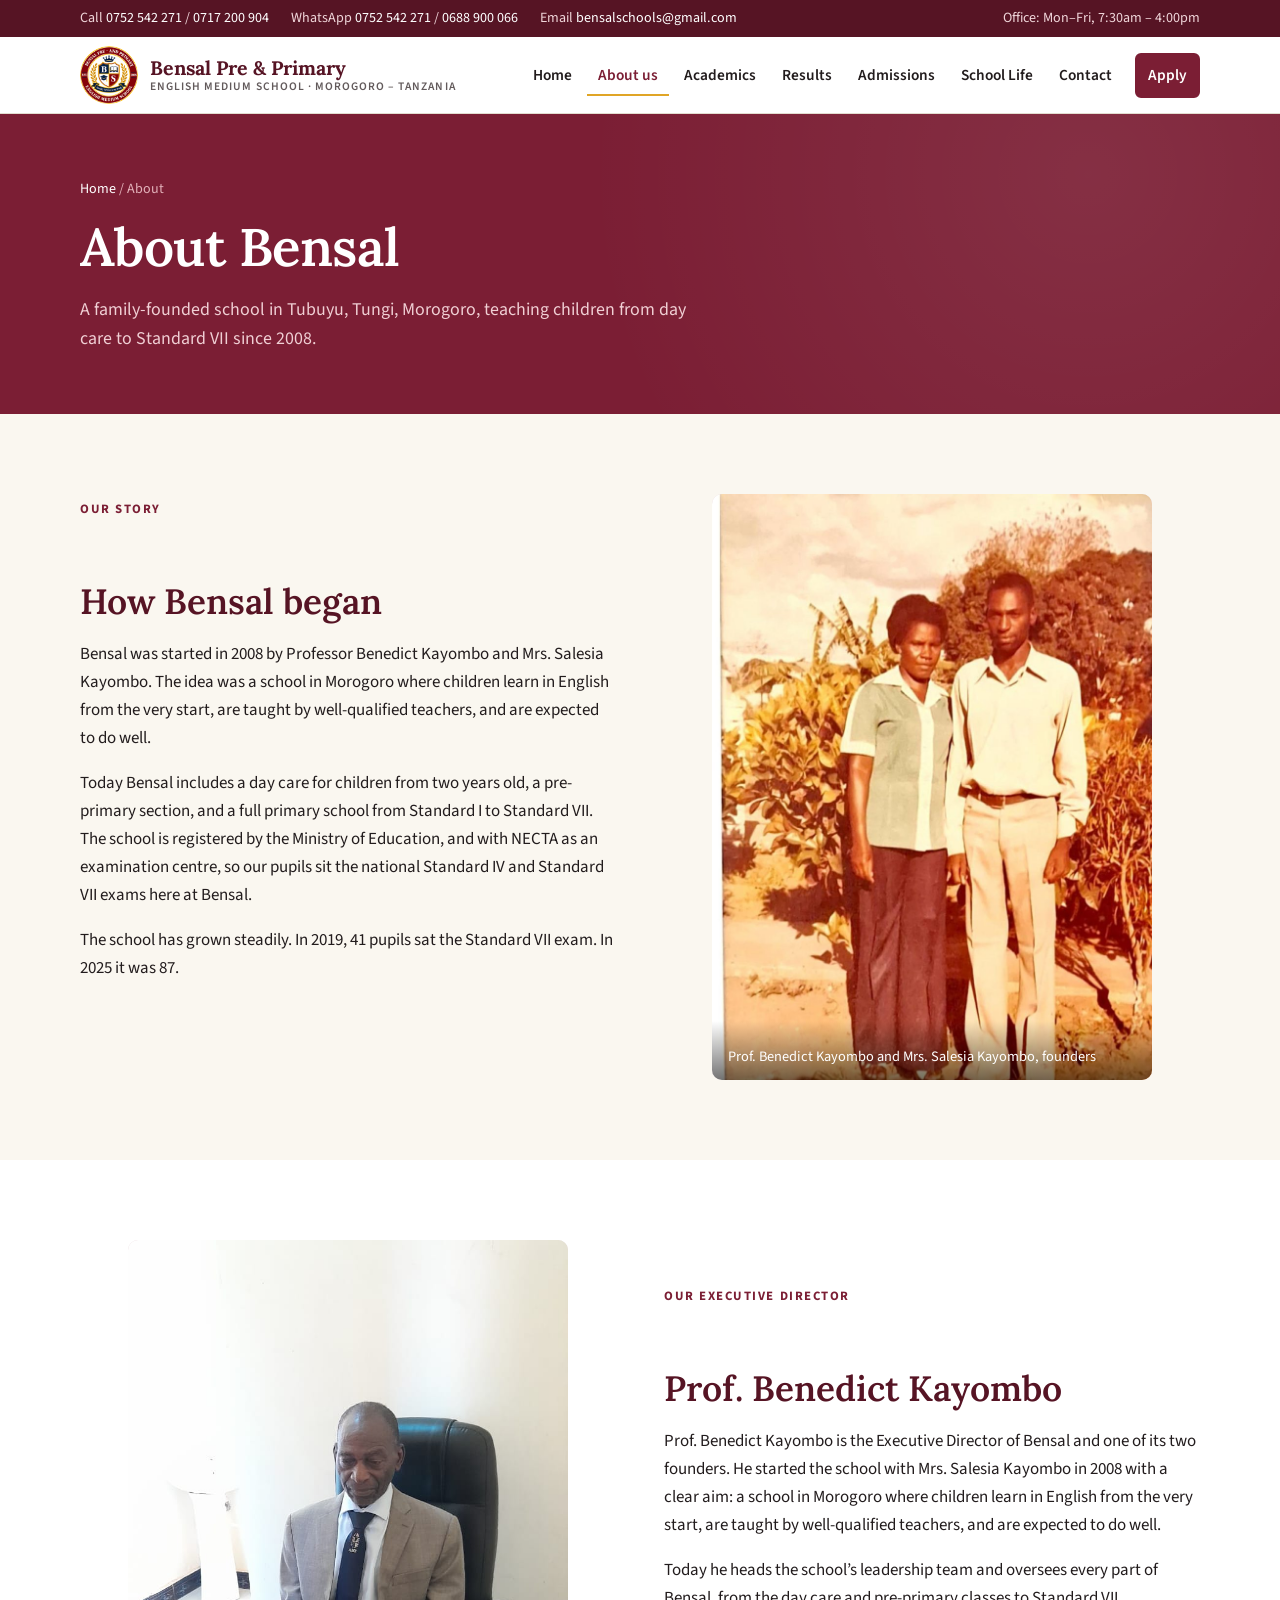
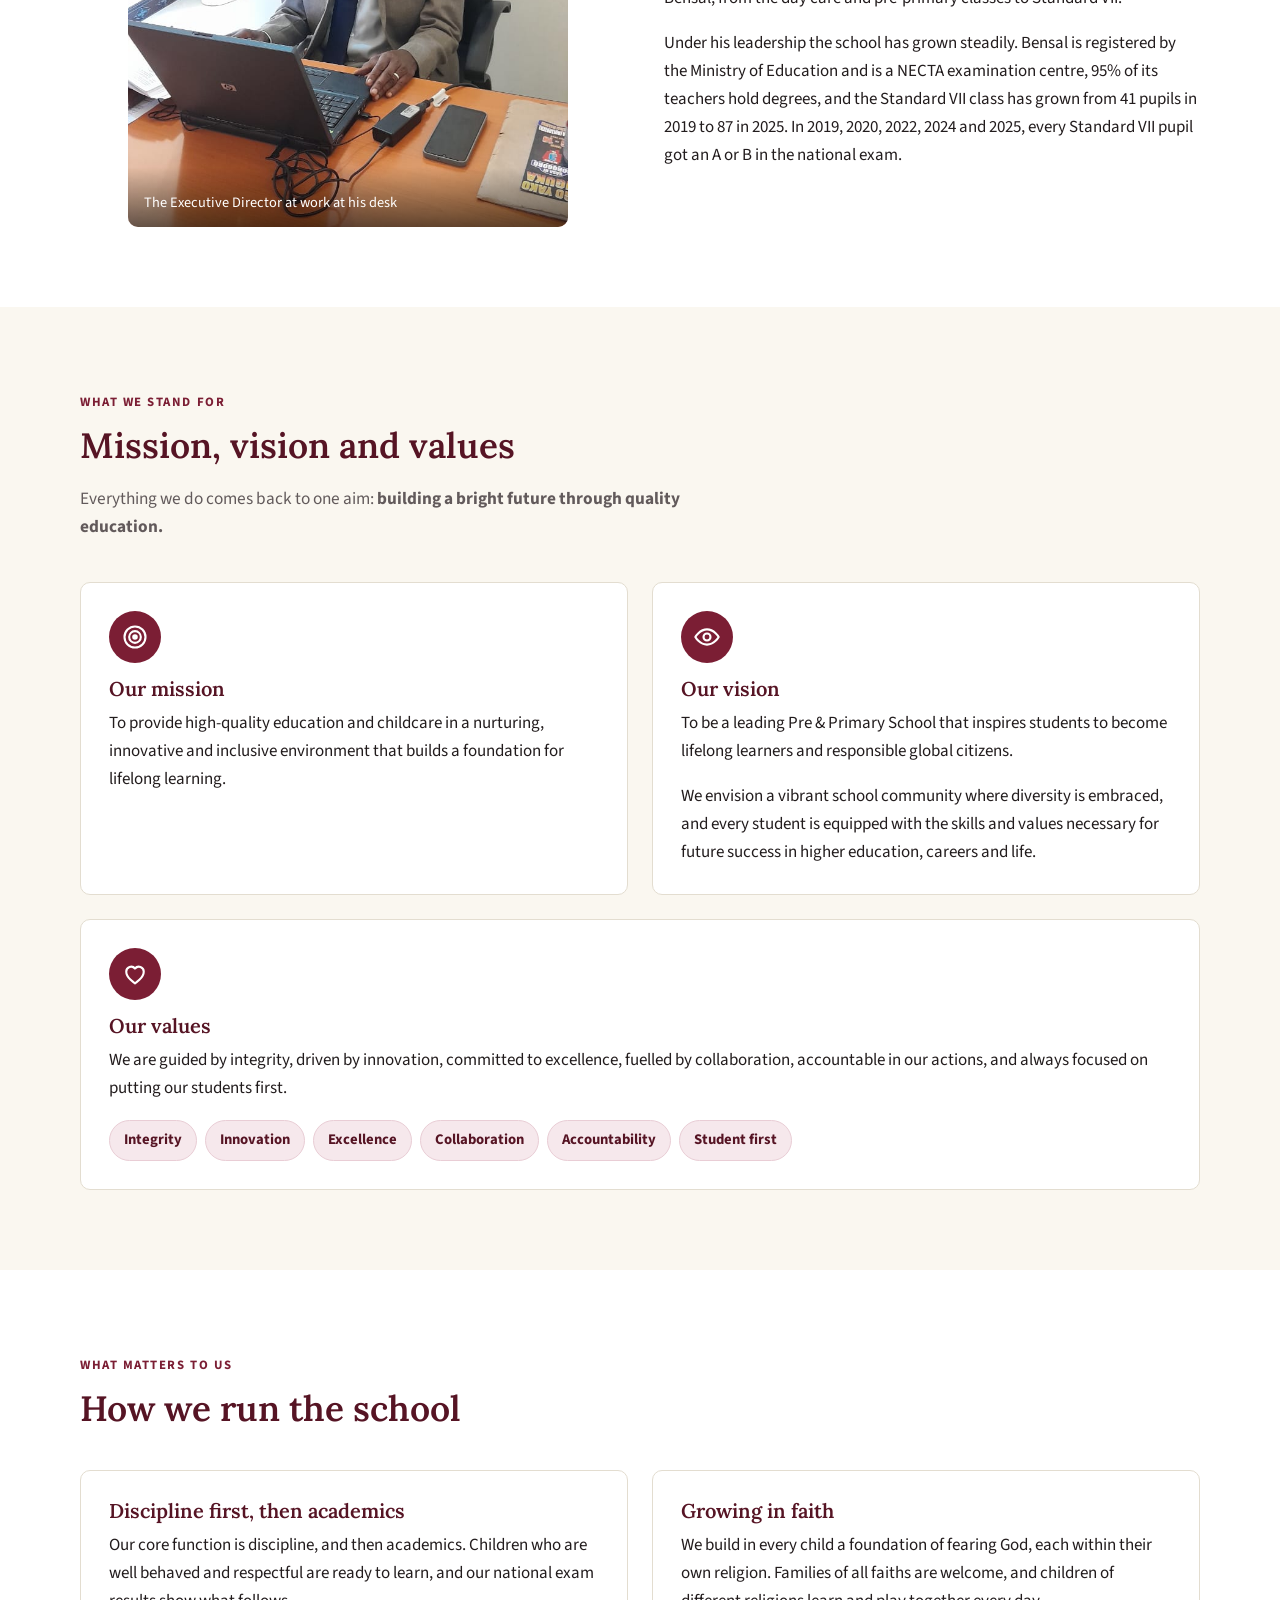
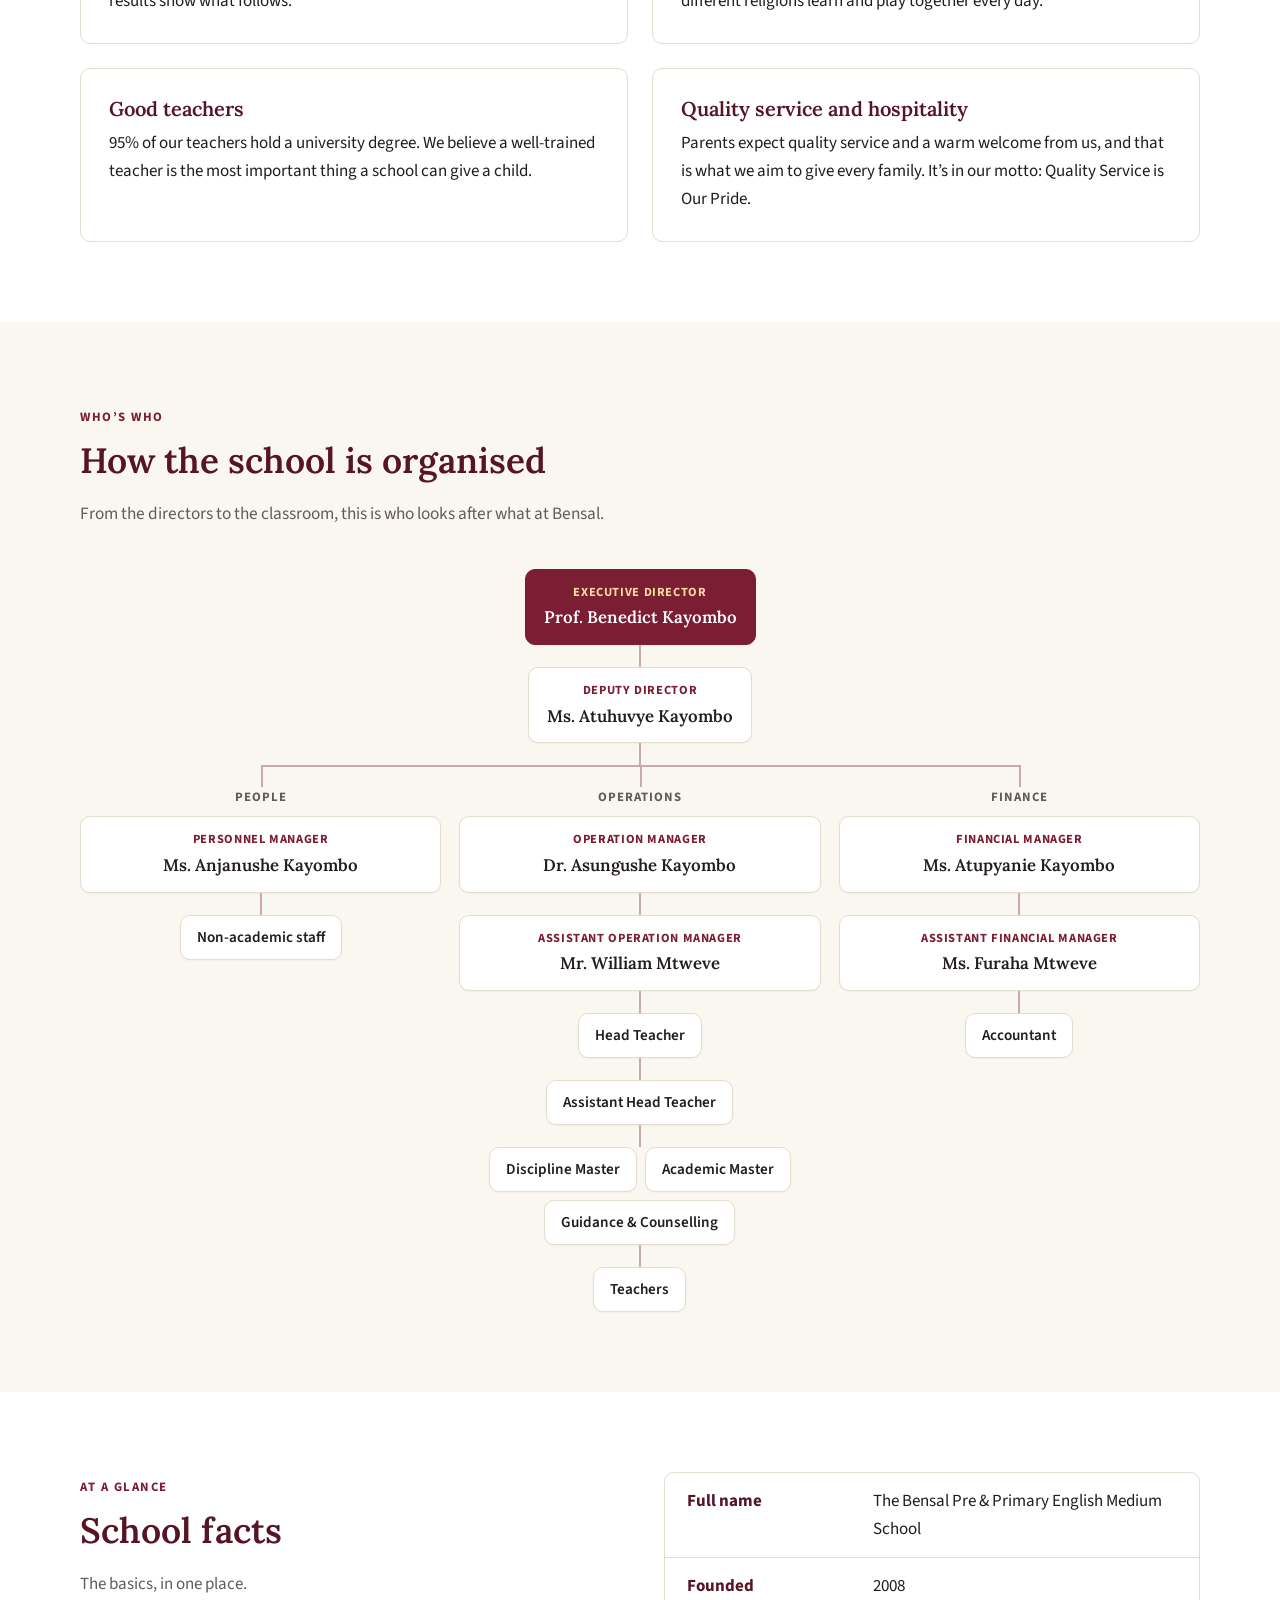
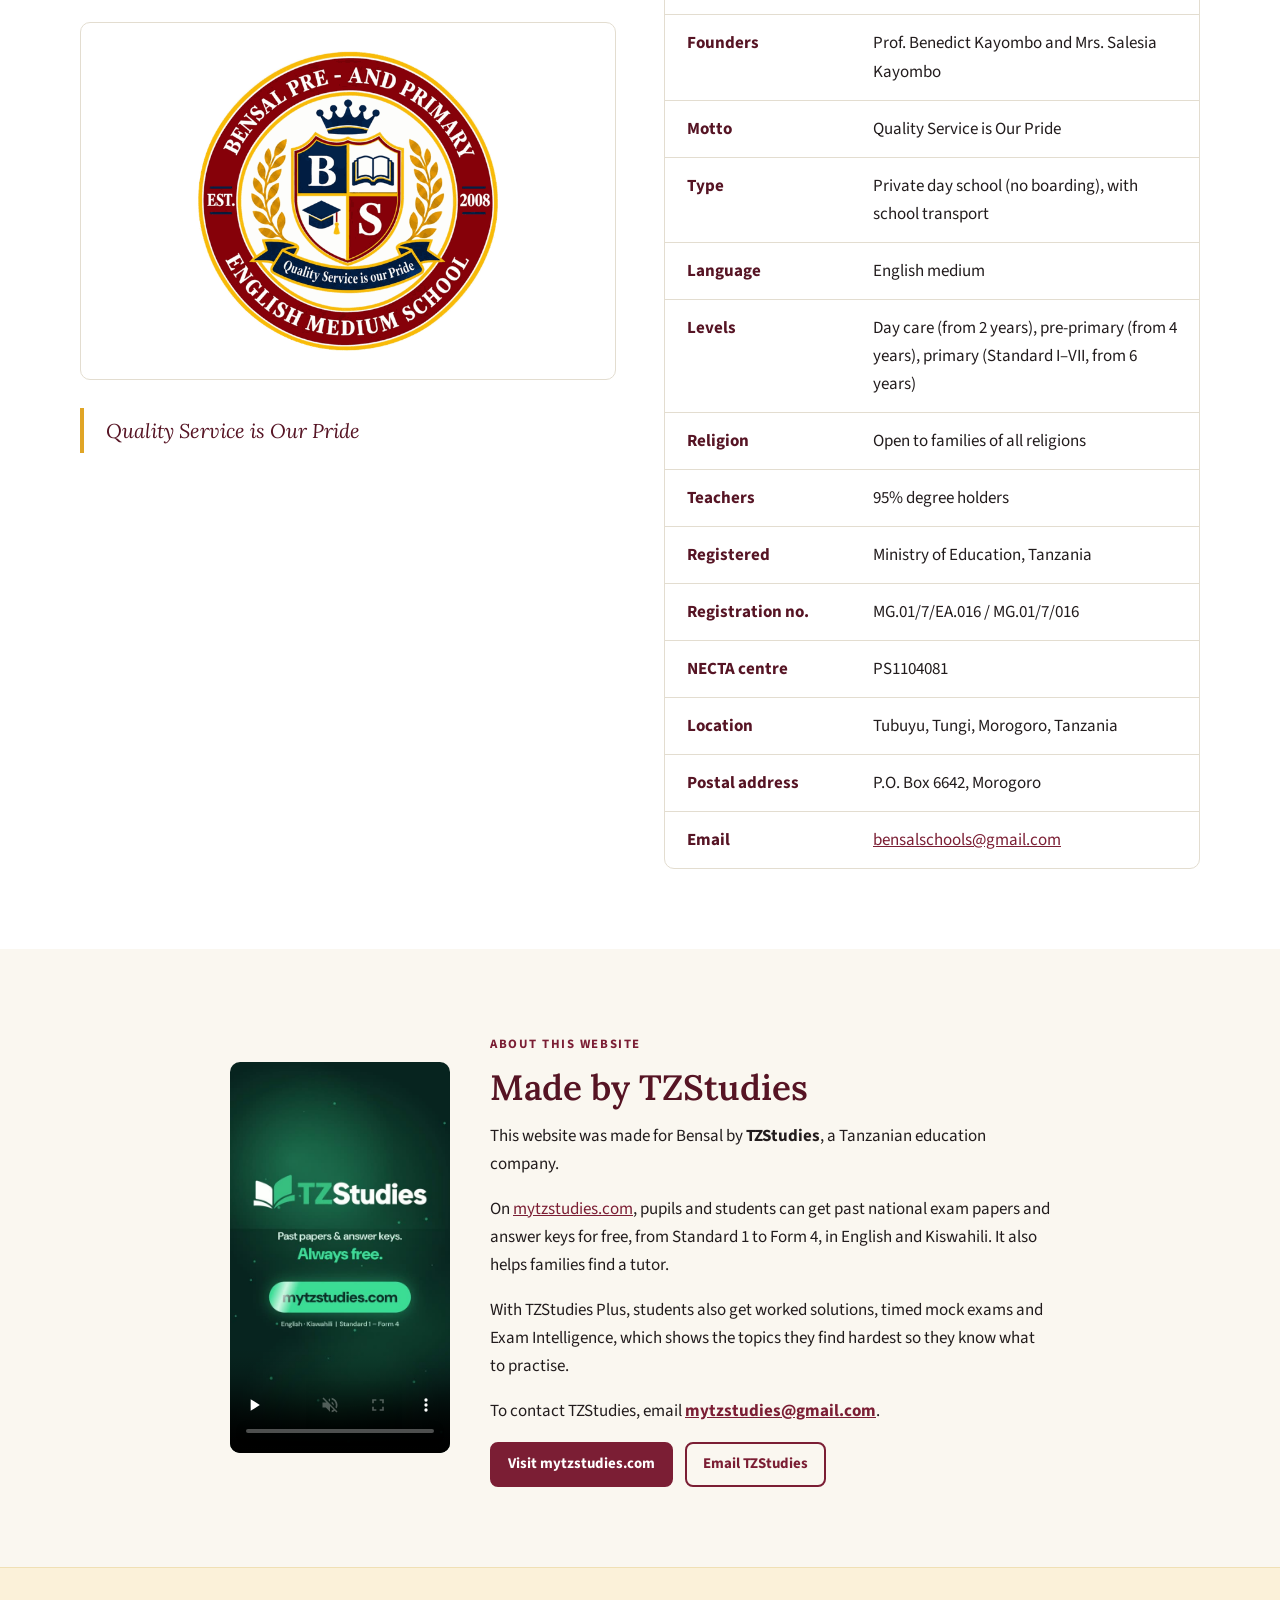
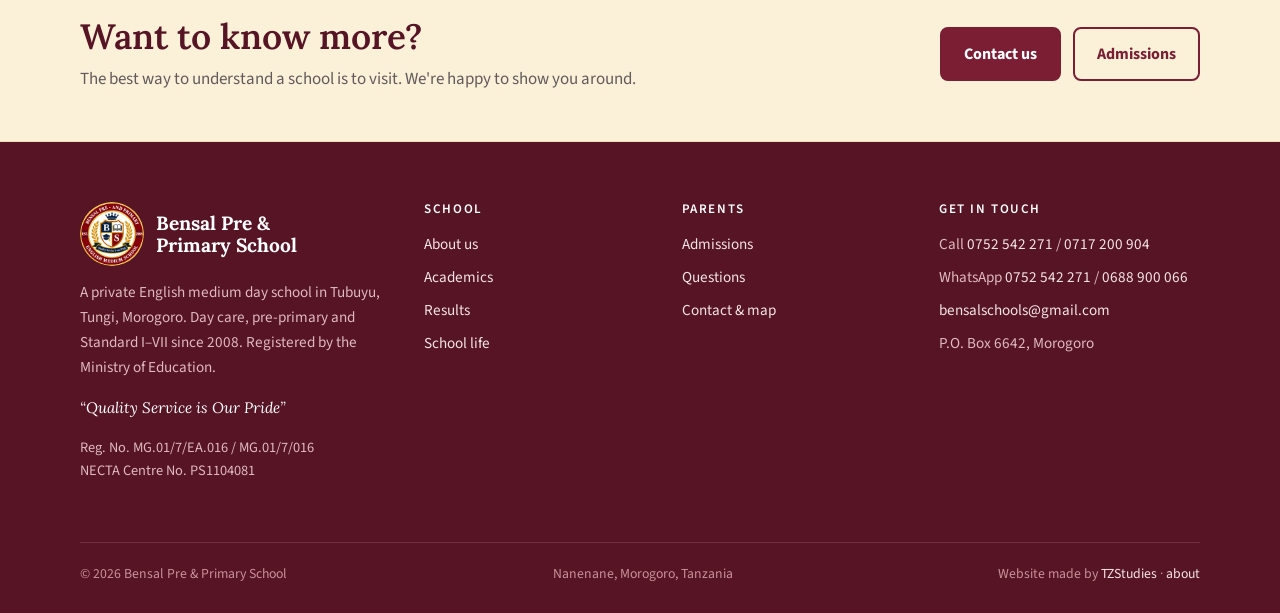
==== commit 4feb615f: "Starting ages: pre-primary from 4, Standard I from 6; update application form Co-Authored-By: Claude" ====
--- a/about.html
+++ b/about.html
@@ -225,7 +225,7 @@
           <div><dt>Motto</dt><dd>Quality Service is Our Pride</dd></div>
           <div><dt>Type</dt><dd>Private day school (no boarding), with school transport</dd></div>
           <div><dt>Language</dt><dd>English medium</dd></div>
-          <div><dt>Levels</dt><dd>Day care (from 2 years), pre-primary (from 3 years), primary (Standard I&ndash;VII)</dd></div>
+          <div><dt>Levels</dt><dd>Day care (from 2 years), pre-primary (from 4 years), primary (Standard I&ndash;VII, from 6 years)</dd></div>
           <div><dt>Religion</dt><dd>Open to families of all religions</dd></div>
           <div><dt>Teachers</dt><dd>95% degree holders</dd></div>
           <div><dt>Registered</dt><dd>Ministry of Education, Tanzania</dd></div>
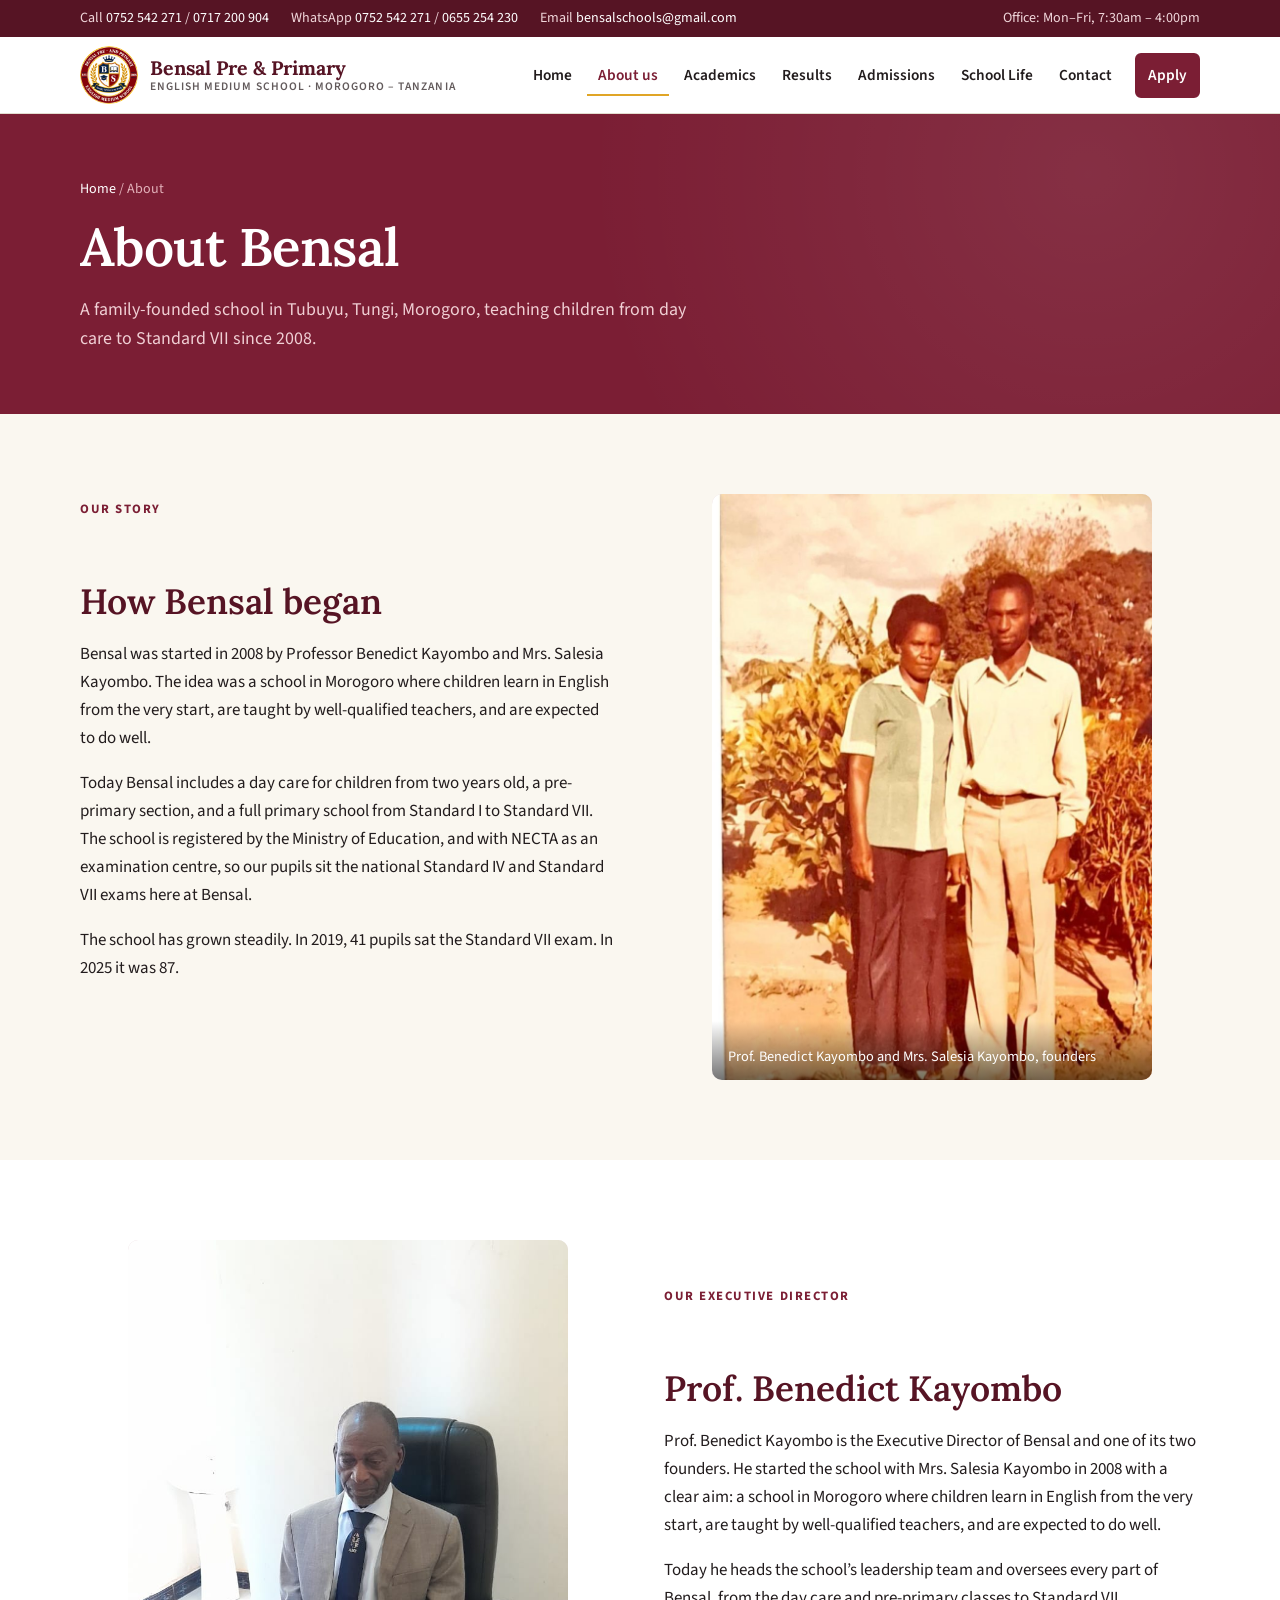
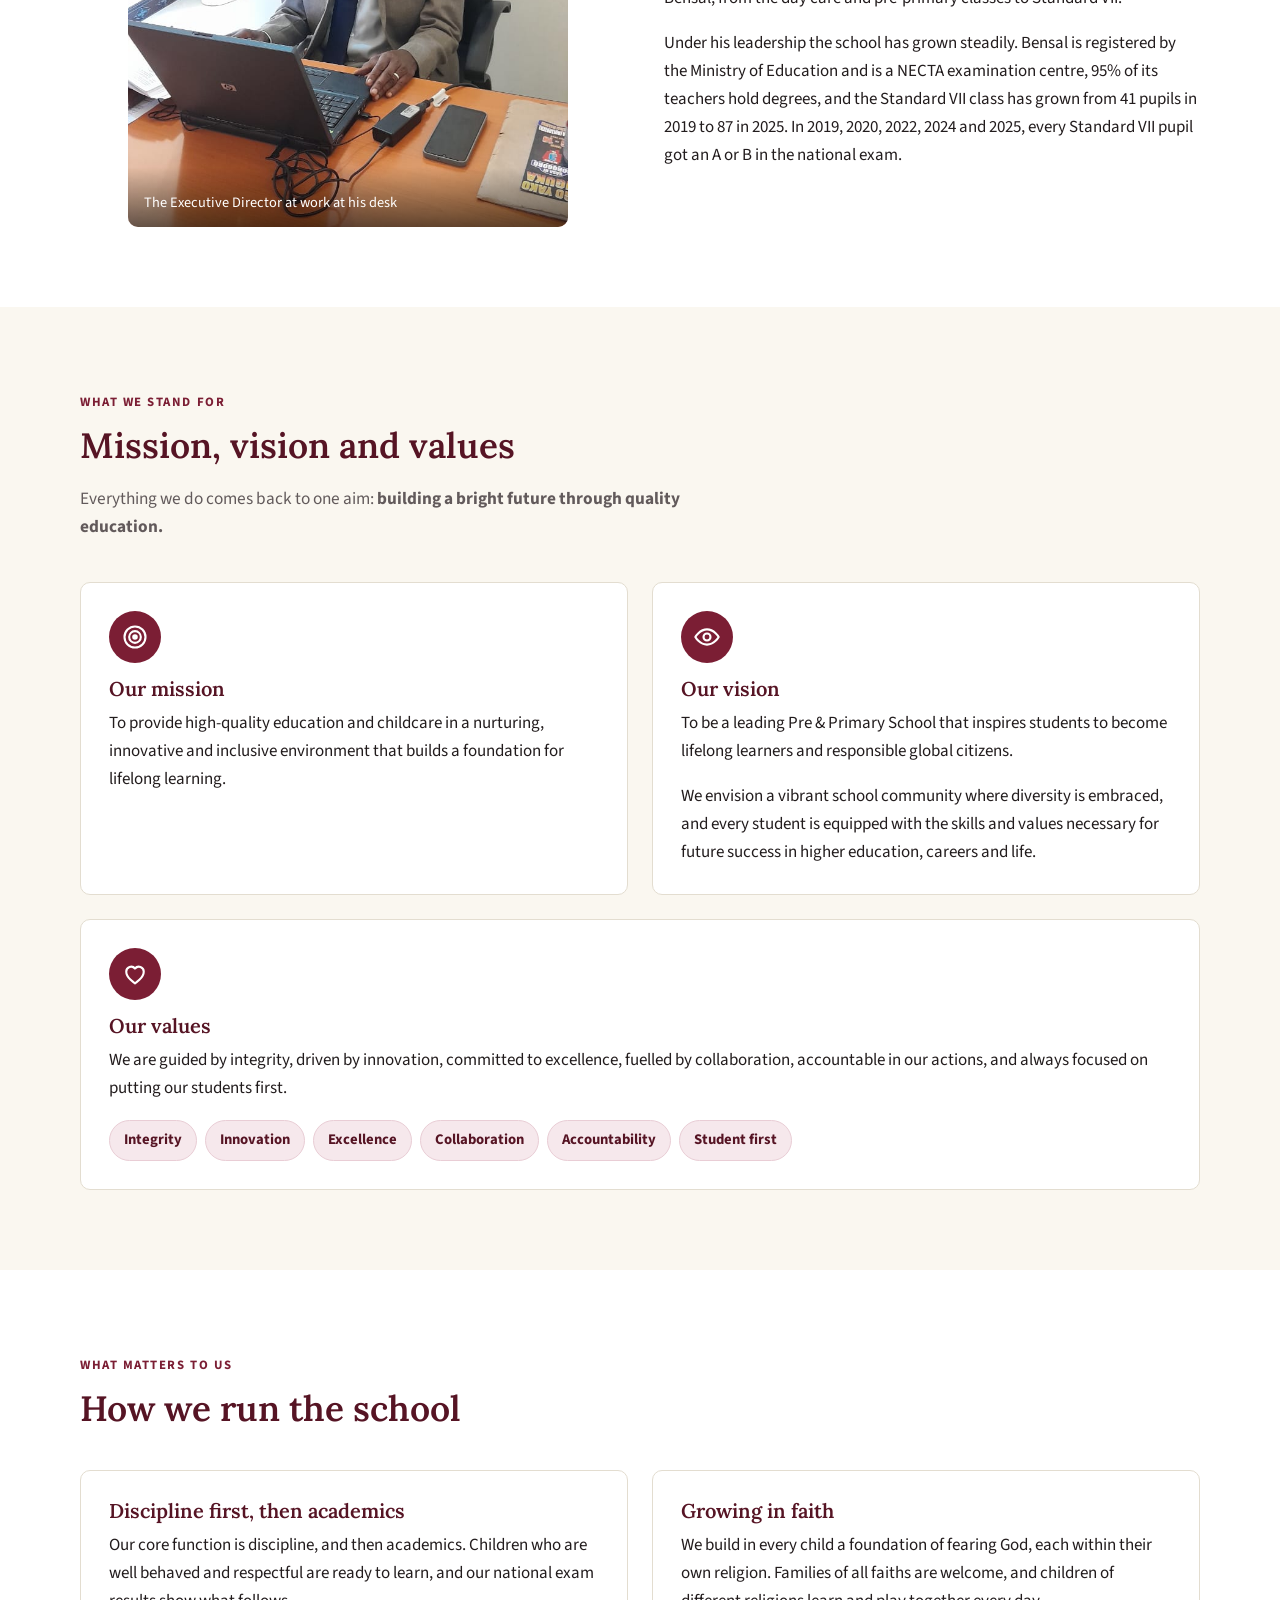
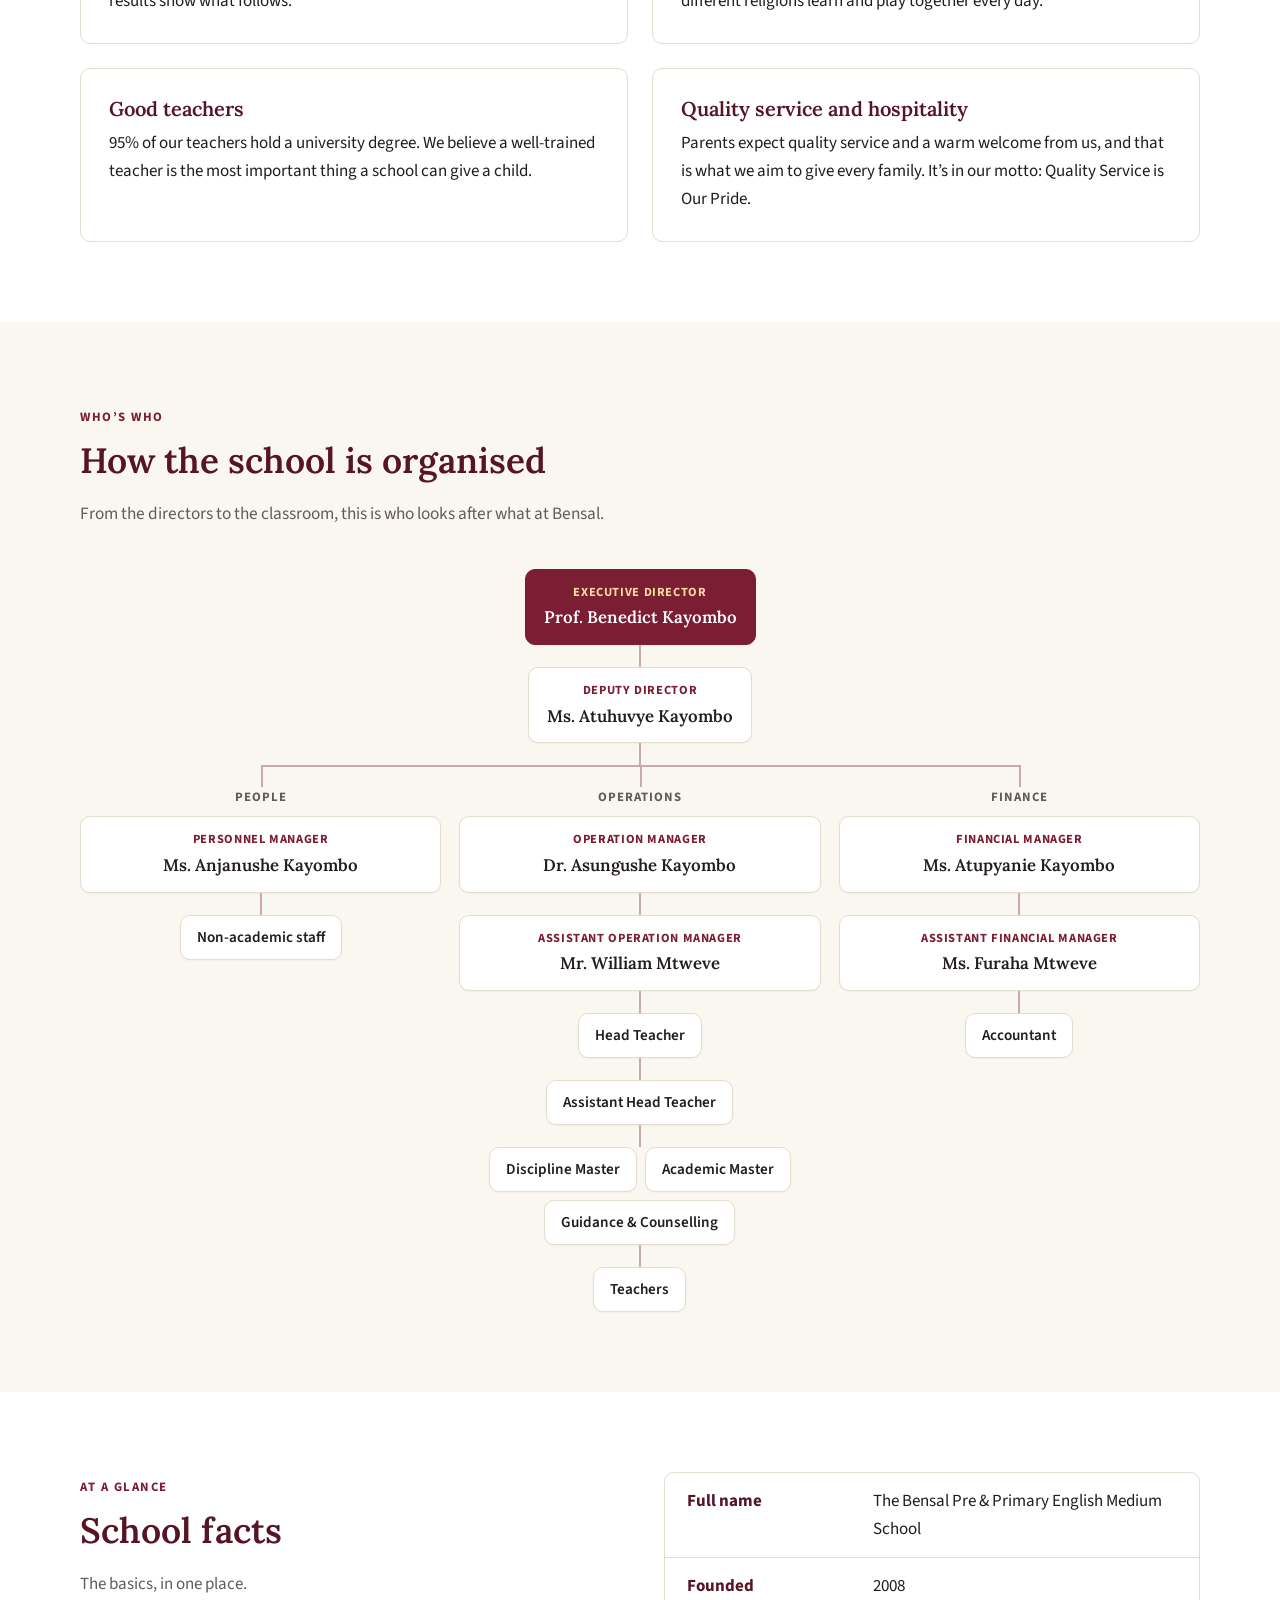
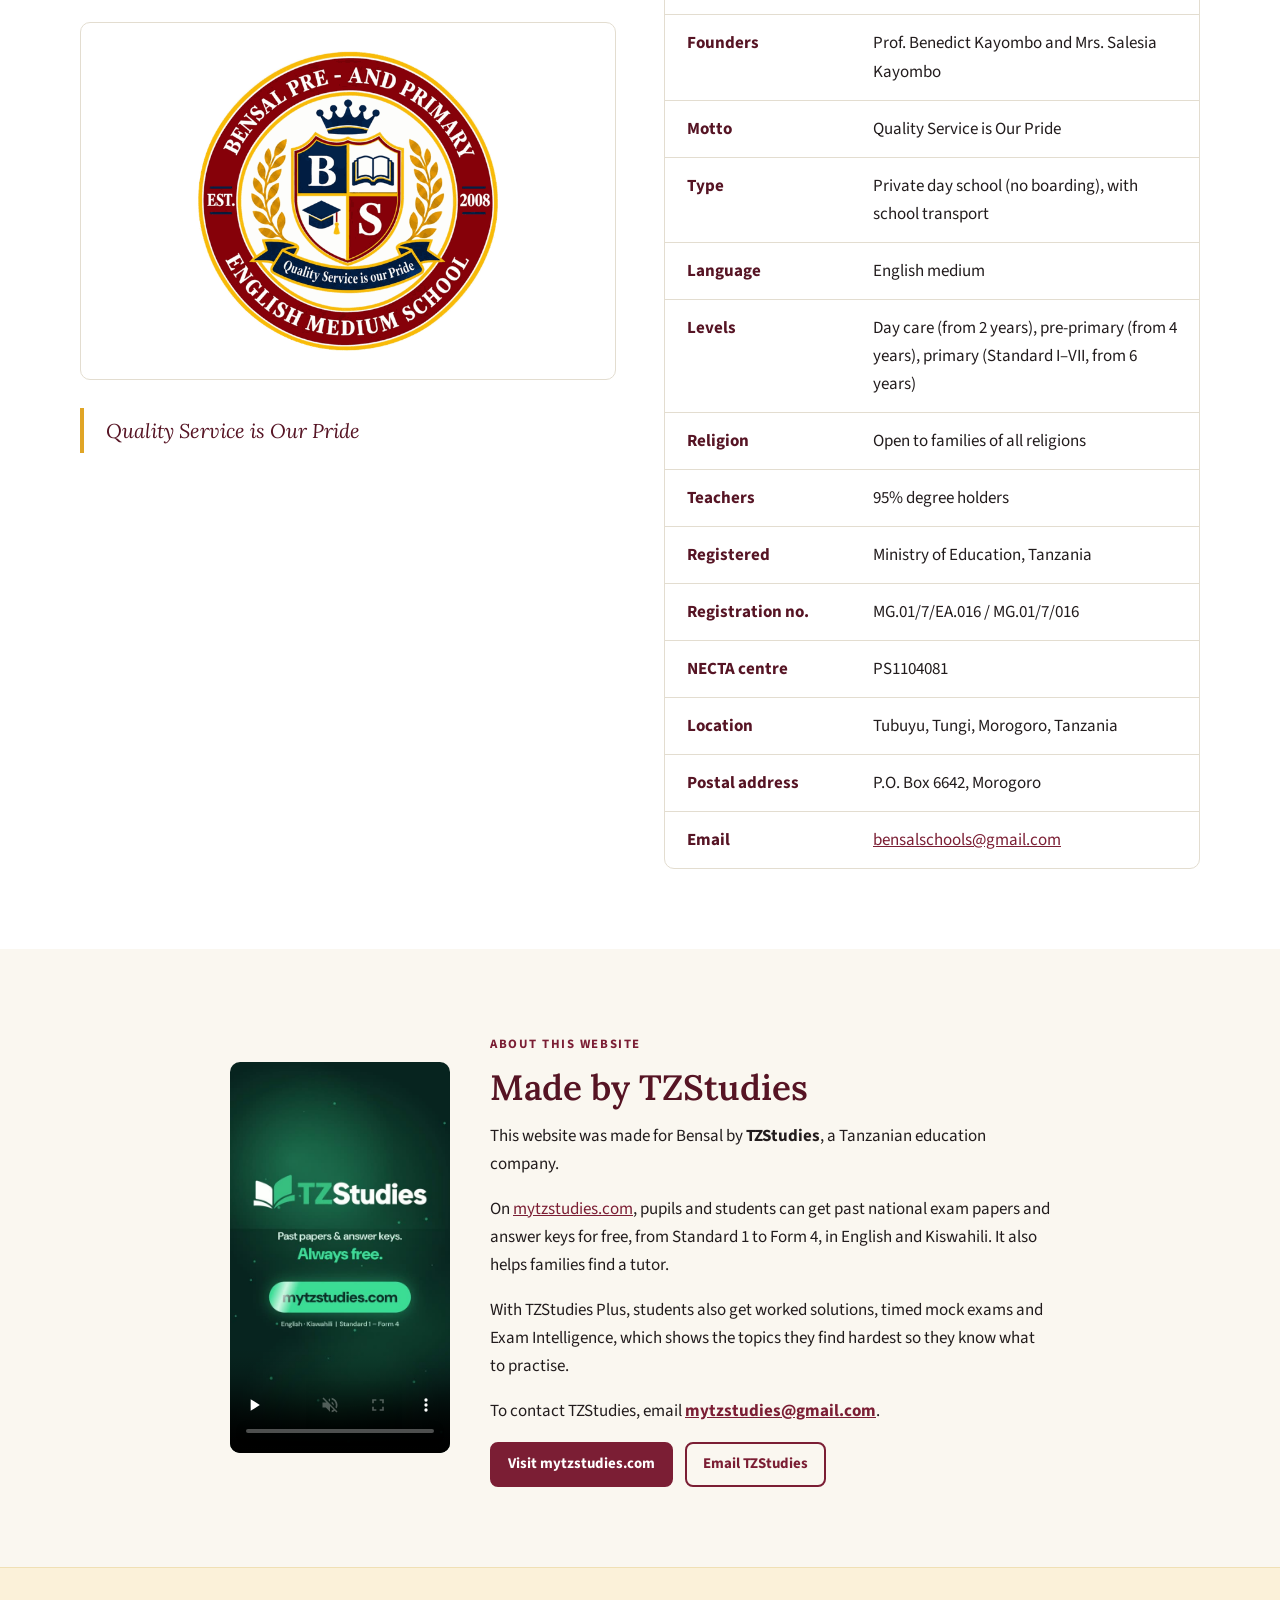
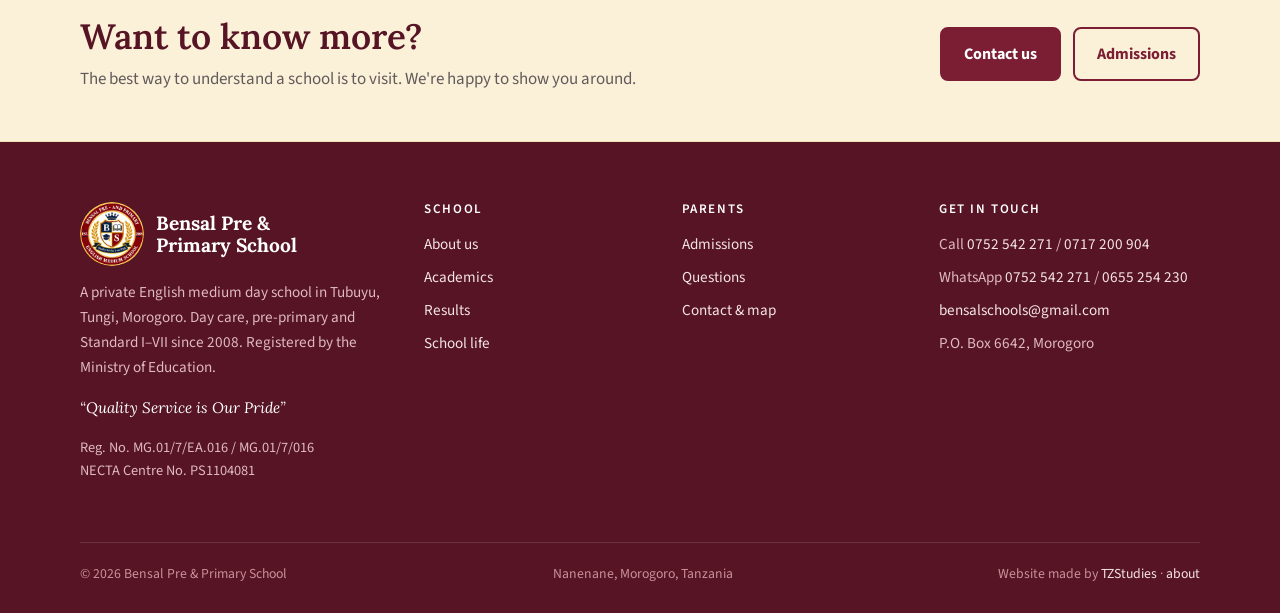
==== commit 486773db: "Update Furaha Mtweve's number to 0655 254 230 Co-Authored-By: Claude Opus 5.5 <noreply@anthropic.com" ====
--- a/about.html
+++ b/about.html
@@ -22,8 +22,8 @@
   <div class="container">
     <div class="topbar-items">
       <span class="hide-sm">Call <a href="tel:+255752542271">0752 542 271</a> / <a href="tel:+255717200904">0717 200 904</a></span>
-      <span class="topbar-phones"><span class="label">Call</span><a href="tel:+255752542271">0752 542 271</a><a href="tel:+255717200904">0717 200 904</a><a href="tel:+255688900066">0688 900 066</a></span>
-      <span class="hide-sm">WhatsApp <a href="https://wa.me/255752542271">0752 542 271</a> / <a href="https://wa.me/255688900066">0688 900 066</a></span>
+      <span class="topbar-phones"><span class="label">Call</span><a href="tel:+255752542271">0752 542 271</a><a href="tel:+255717200904">0717 200 904</a><a href="tel:+255655254230">0655 254 230</a></span>
+      <span class="hide-sm">WhatsApp <a href="https://wa.me/255752542271">0752 542 271</a> / <a href="https://wa.me/255655254230">0655 254 230</a></span>
       <span class="hide-md">Email <a href="mailto:bensalschools@gmail.com">bensalschools@gmail.com</a></span>
     </div>
     <span class="hide-sm">Office: Mon&ndash;Fri, 7:30am &ndash; 4:00pm</span>
@@ -306,7 +306,7 @@
         <h4>Get in touch</h4>
         <ul>
           <li>Call <a href="tel:+255752542271">0752 542 271</a> / <a href="tel:+255717200904">0717 200 904</a></li>
-          <li>WhatsApp <a href="https://wa.me/255752542271">0752 542 271</a> / <a href="https://wa.me/255688900066">0688 900 066</a></li>
+          <li>WhatsApp <a href="https://wa.me/255752542271">0752 542 271</a> / <a href="https://wa.me/255655254230">0655 254 230</a></li>
           <li><a href="mailto:bensalschools@gmail.com">bensalschools@gmail.com</a></li>
           <li>P.O. Box 6642, Morogoro</li>
         </ul>
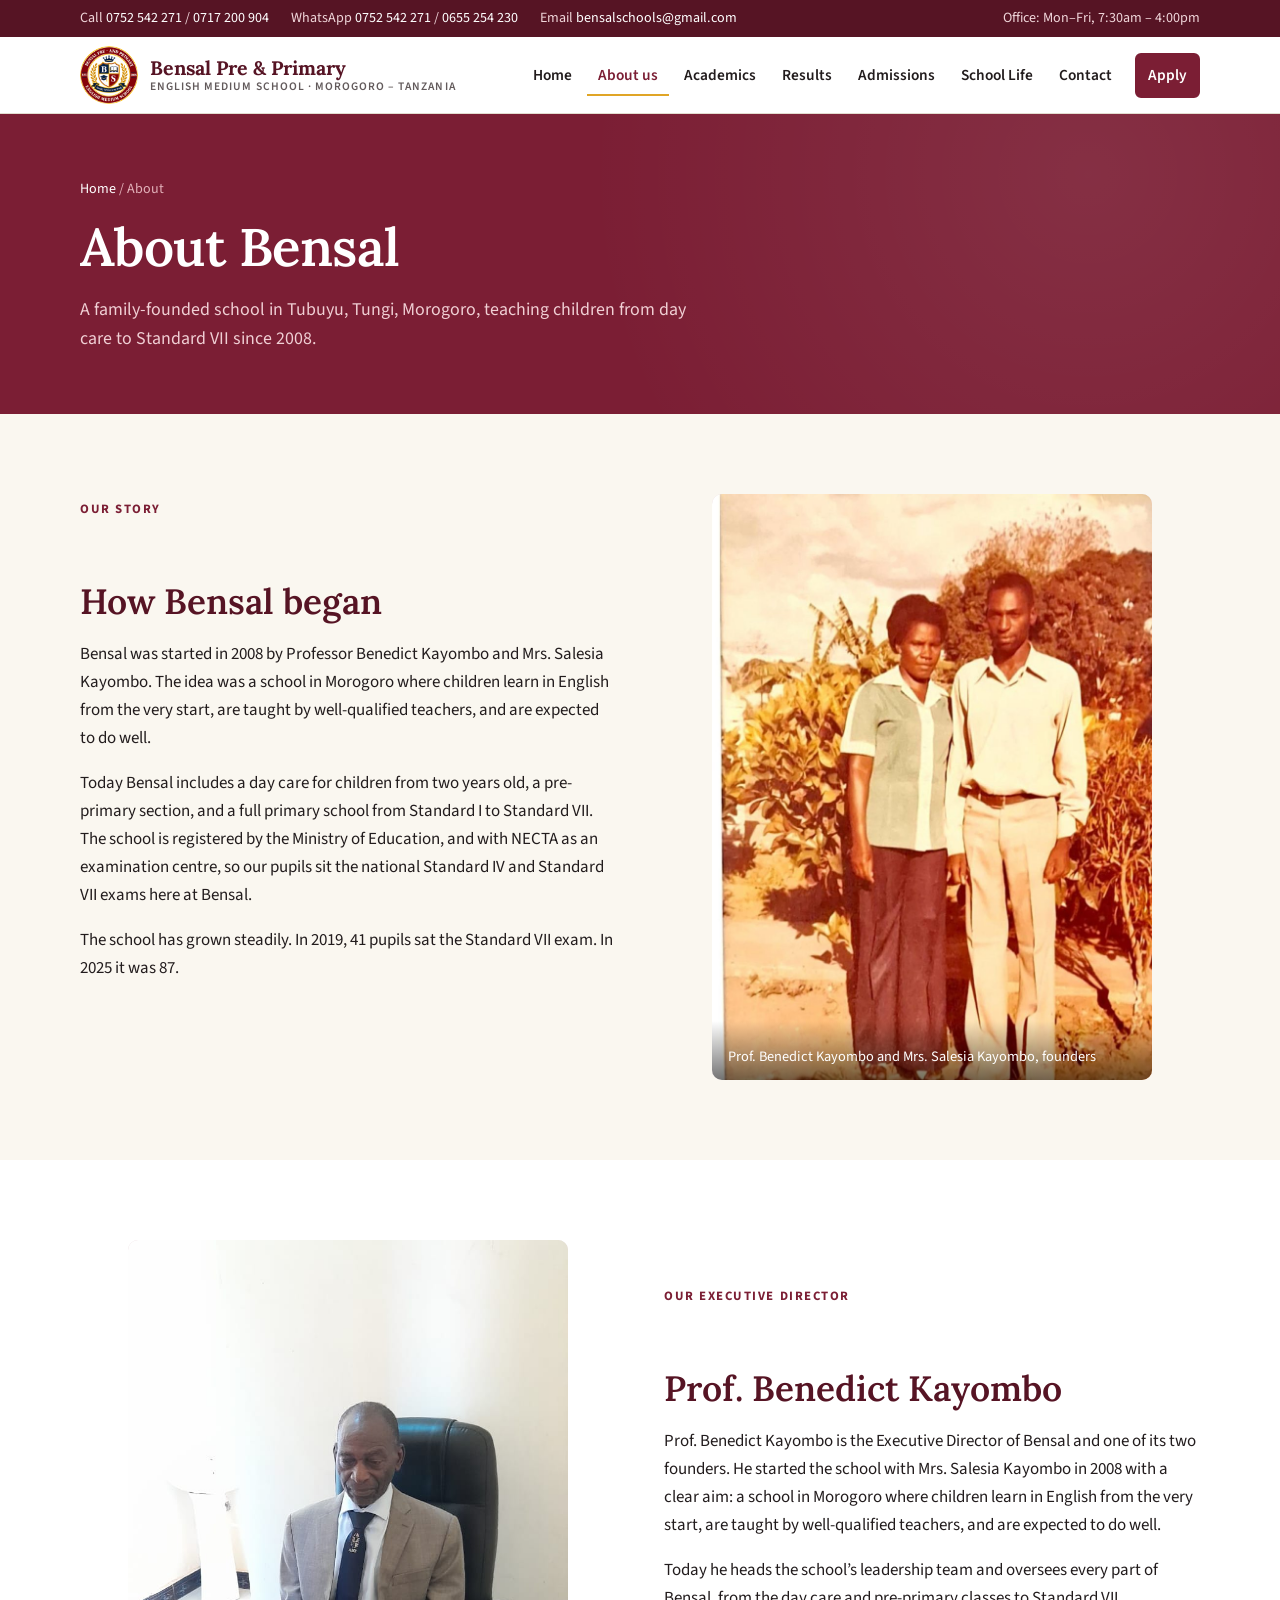
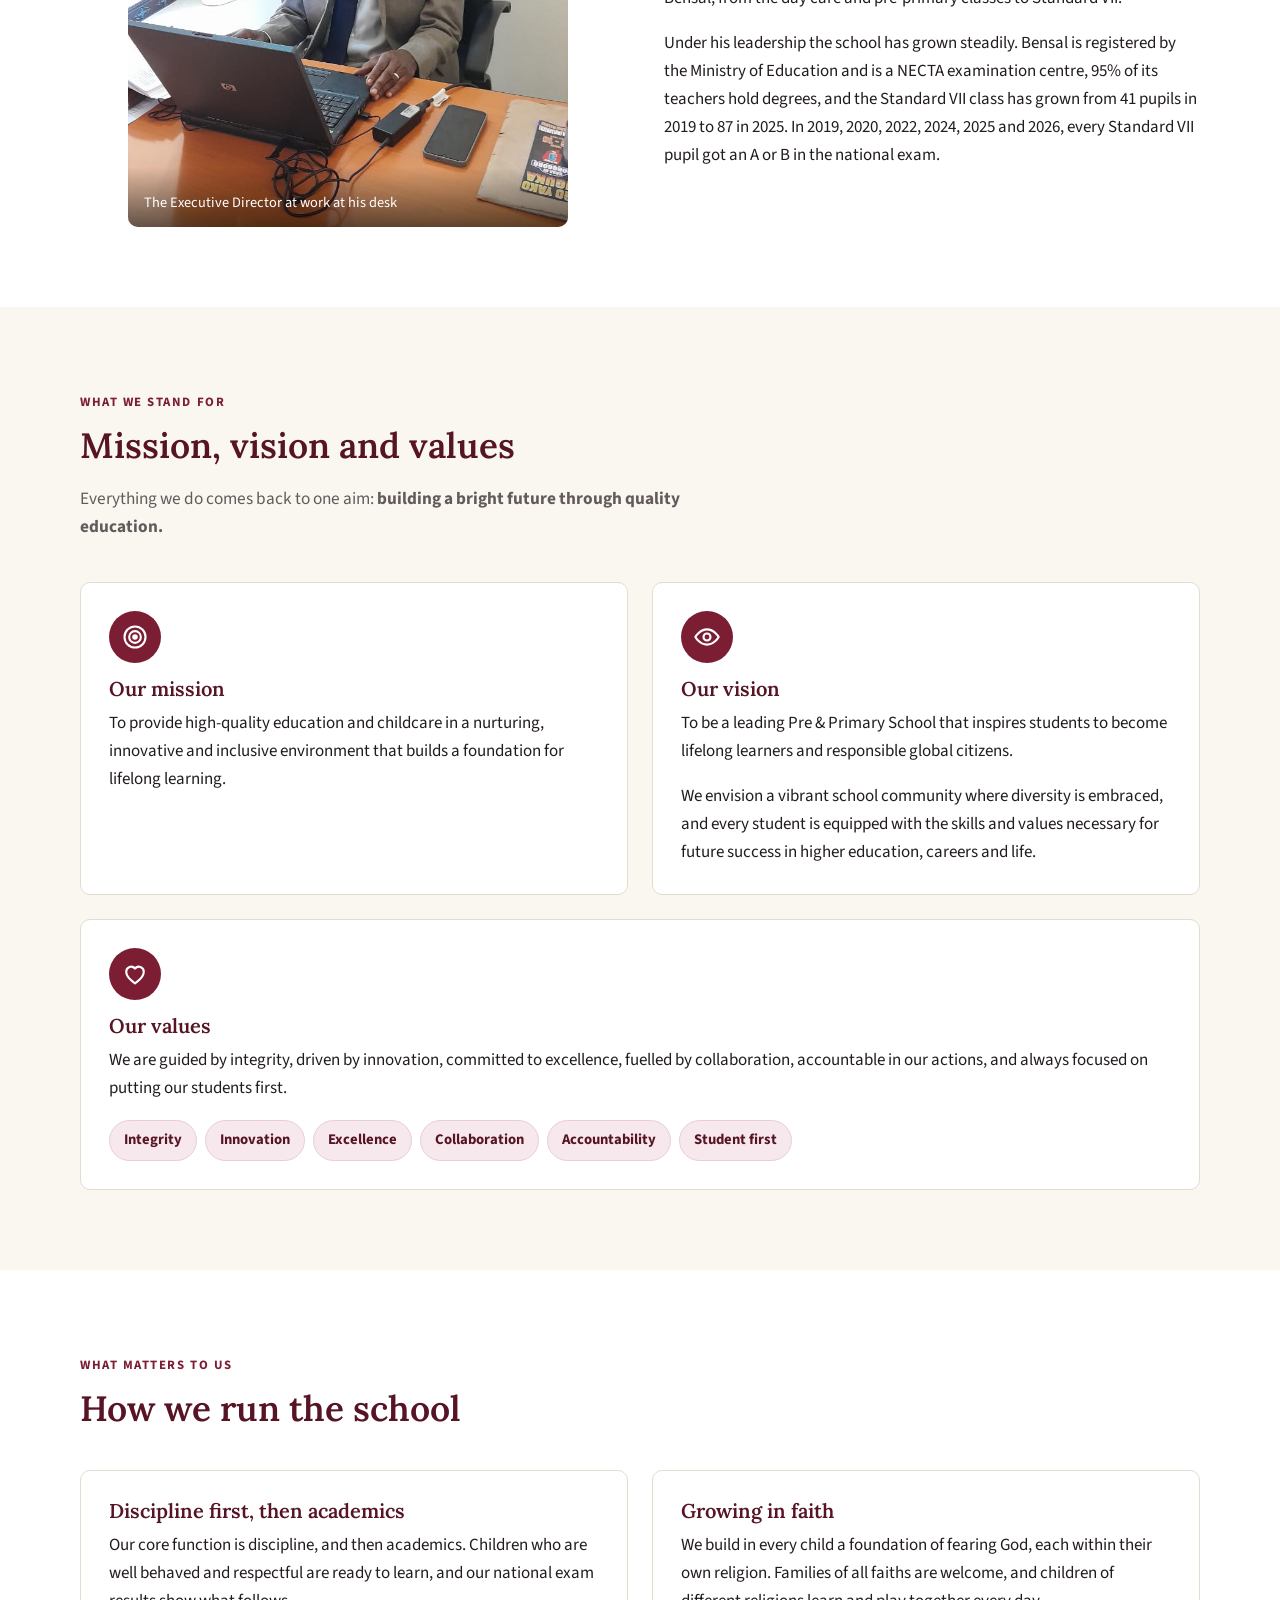
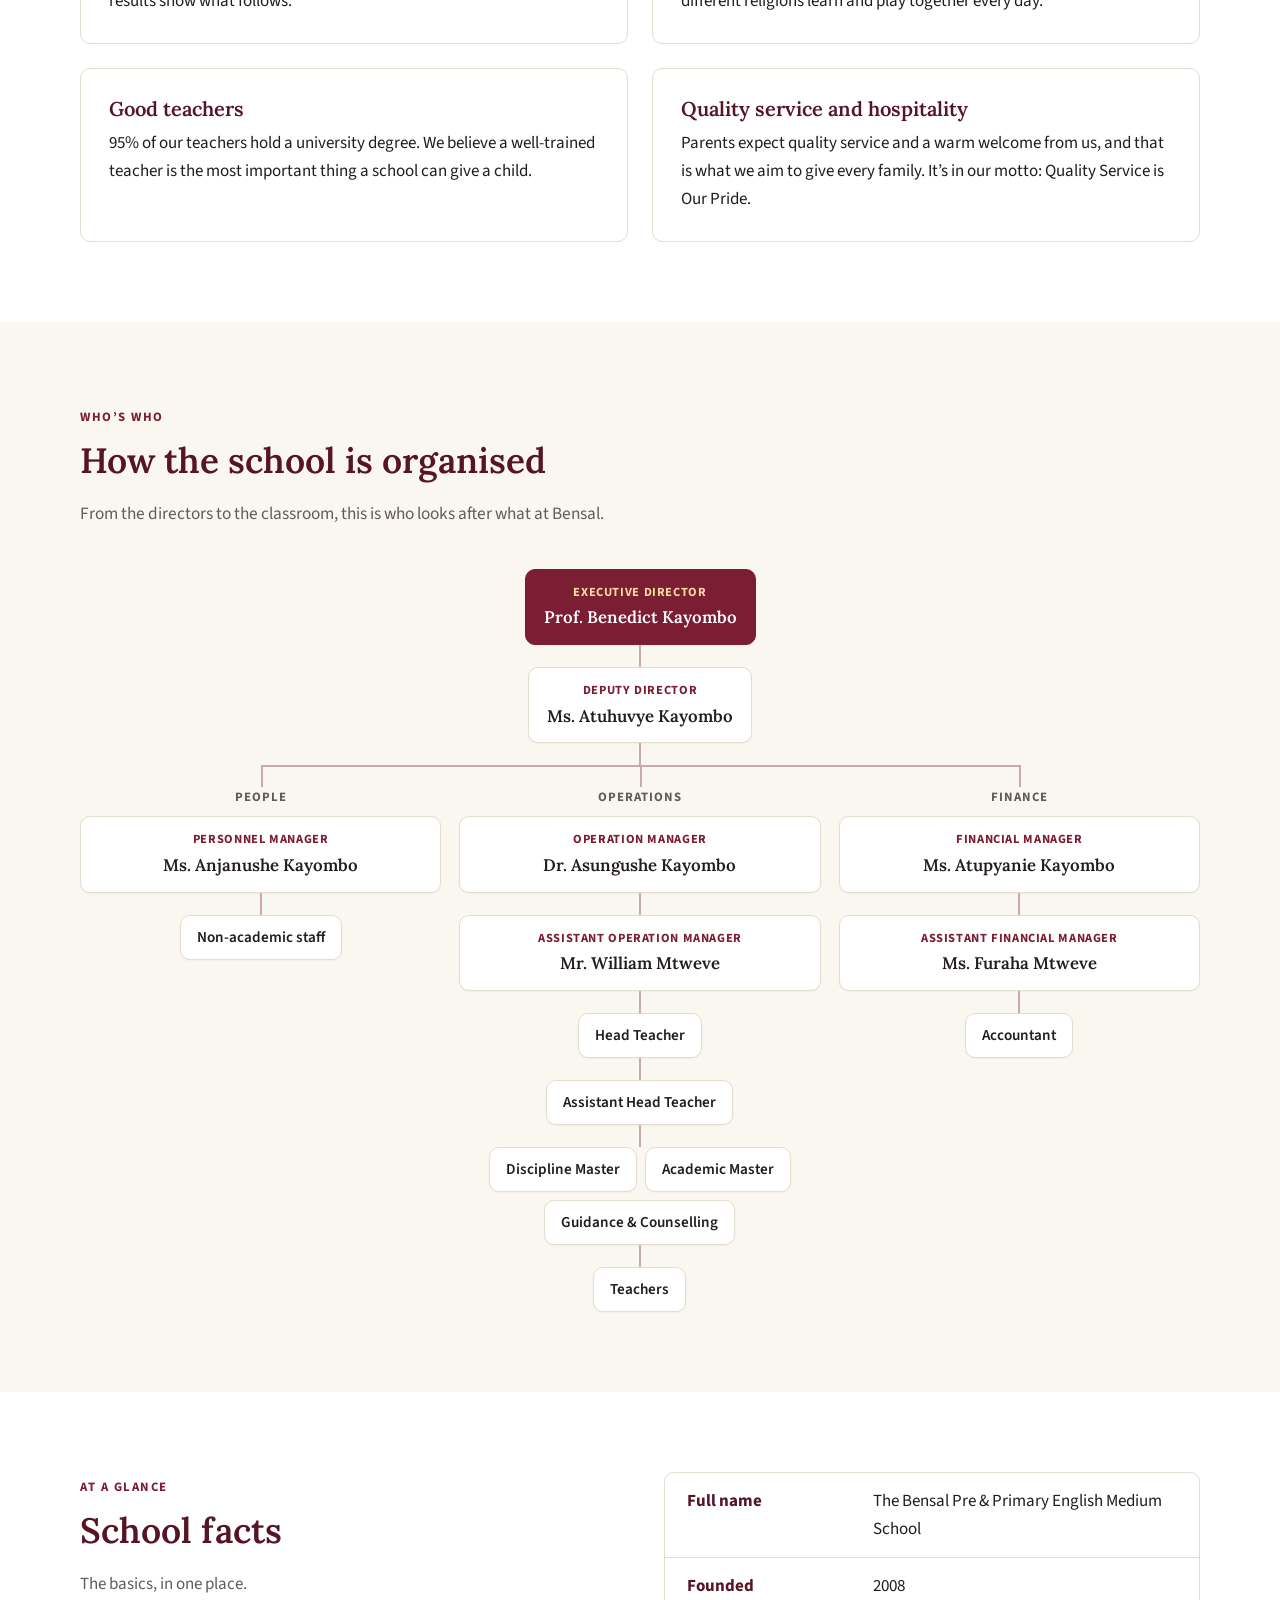
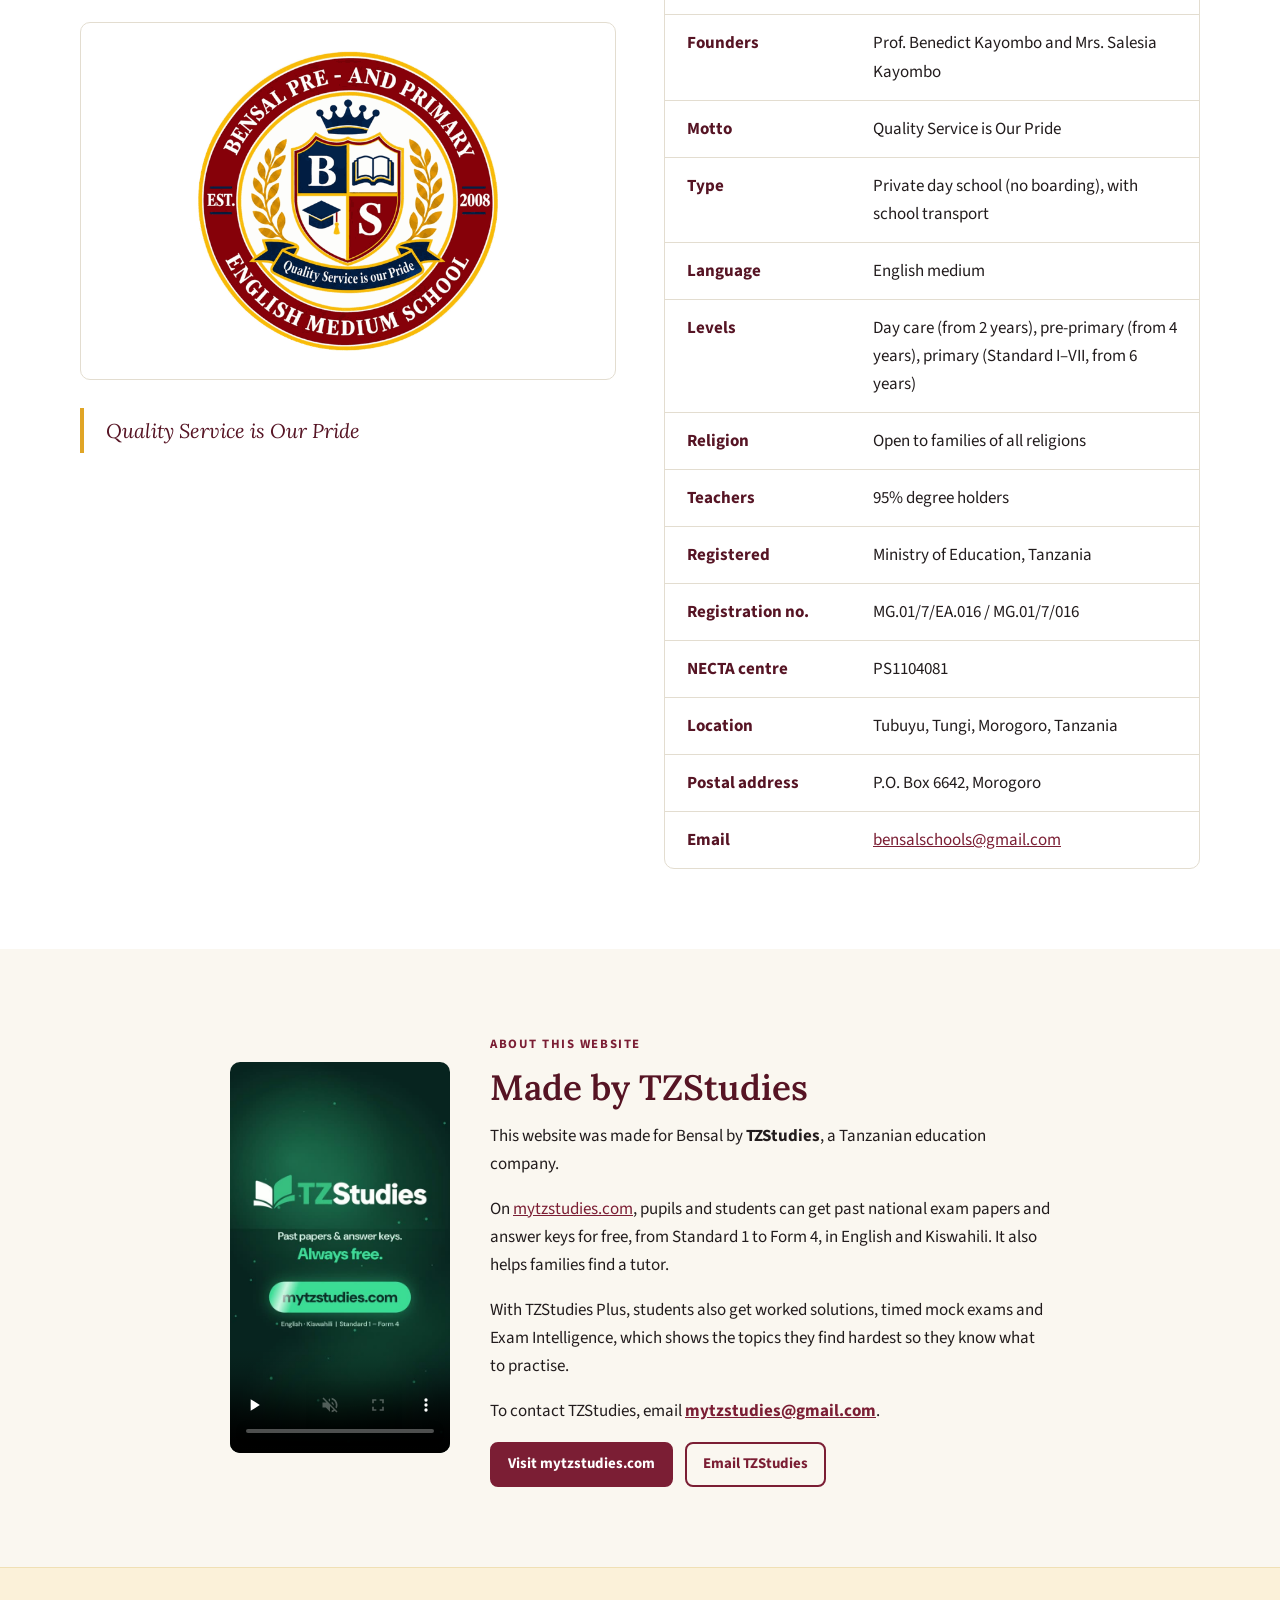
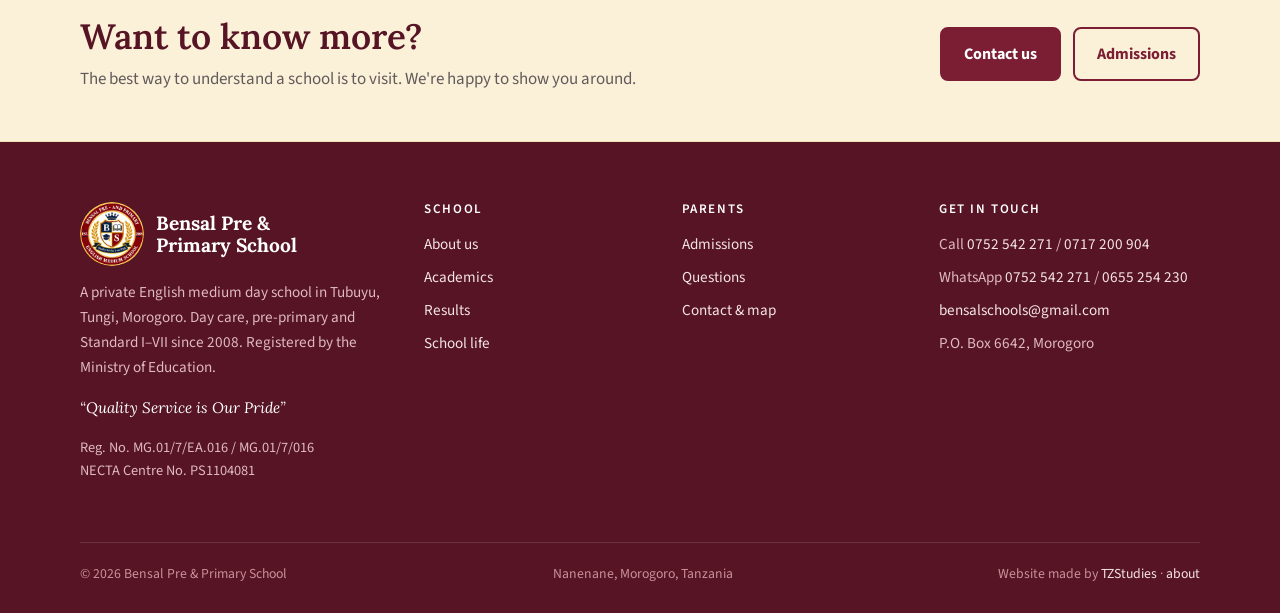
==== commit 2b596720: "Add PSLE 2026 results (69 candidates, 49 A, 20 B, average 246.07) Source: NECTA results page for cen" ====
--- a/about.html
+++ b/about.html
@@ -13,7 +13,7 @@
   <link rel="preconnect" href="https://fonts.googleapis.com">
   <link rel="preconnect" href="https://fonts.gstatic.com" crossorigin>
   <link href="https://fonts.googleapis.com/css2?family=Lora:wght@500;600;700&family=Source+Sans+3:wght@400;600;700&display=swap" rel="stylesheet">
-  <link rel="stylesheet" href="css/style.css?v=20261101a">
+  <link rel="stylesheet" href="css/style.css?v=20261103a">
 </head>
 <body>
 <a class="skip-link" href="#main">Skip to content</a>
@@ -90,7 +90,7 @@
         <h2>Prof. Benedict Kayombo</h2>
         <p>Prof. Benedict Kayombo is the Executive Director of Bensal and one of its two founders. He started the school with Mrs. Salesia Kayombo in 2008 with a clear aim: a school in Morogoro where children learn in English from the very start, are taught by well-qualified teachers, and are expected to do well.</p>
         <p>Today he heads the school&rsquo;s leadership team and oversees every part of Bensal, from the day care and pre-primary classes to Standard VII.</p>
-        <p>Under his leadership the school has grown steadily. Bensal is registered by the Ministry of Education and is a NECTA examination centre, 95% of its teachers hold degrees, and the Standard VII class has grown from 41 pupils in 2019 to 87 in 2025. In 2019, 2020, 2022, 2024 and 2025, every Standard VII pupil got an A or B in the national exam.</p>
+        <p>Under his leadership the school has grown steadily. Bensal is registered by the Ministry of Education and is a NECTA examination centre, 95% of its teachers hold degrees, and the Standard VII class has grown from 41 pupils in 2019 to 87 in 2025. In 2019, 2020, 2022, 2024, 2025 and 2026, every Standard VII pupil got an A or B in the national exam.</p>
       </div>
     </div>
   </section>
@@ -320,6 +320,6 @@
   </div>
 </footer>
 
-<script src="js/main.js?v=20261101a"></script>
+<script src="js/main.js?v=20261103a"></script>
 </body>
 </html>
--- a/css/style.css
+++ b/css/style.css
@@ -318,6 +318,14 @@
 }
 .clip-list button[aria-current="true"] { background: var(--brand); border-color: var(--brand); color: #fff; }
 
+/* computer lab photos (School Life): portrait photos in one row, two per row on phones */
+.lab-grid { display: grid; grid-template-columns: repeat(5, 1fr); gap: 14px; }
+.lab-grid .photo { aspect-ratio: 3 / 4; }
+@media (max-width: 760px) {
+  .lab-grid { grid-template-columns: 1fr 1fr; gap: 10px; }
+  .lab-grid .photo:last-child { grid-column: 1 / -1; aspect-ratio: 4 / 3; }
+}
+
 /* sports photos (School Life) */
 .sports-grid { display: grid; grid-template-columns: repeat(3, 1fr); gap: 16px; }
 .sports-grid .photo { aspect-ratio: 4 / 3; }
@@ -351,6 +359,16 @@
 }
 
 /* ---------- Home hero ---------- */
+/* announcement strip (Home, Admissions) */
+.notice { background: var(--gold-soft); border-bottom: 1px solid #f0e0b5; }
+.notice-inner { display: flex; flex-wrap: wrap; align-items: center; gap: 8px 16px; padding-top: 14px; padding-bottom: 14px; }
+.notice-tag {
+  background: var(--brand); color: #fff; font-size: .72rem; font-weight: 700;
+  letter-spacing: .06em; text-transform: uppercase; padding: 4px 10px; border-radius: 99px;
+}
+.notice p { margin: 0; flex: 1 1 320px; font-size: .95rem; color: var(--ink); }
+.notice-link { font-weight: 700; color: var(--brand); white-space: nowrap; }
+
 .hero { background: var(--white); padding: 64px 0 72px; border-bottom: 1px solid var(--line); }
 .hero .grid-2 { grid-template-columns: 1.05fr .95fr; }
 .hero p.lead { max-width: 540px; margin-bottom: 28px; }
@@ -445,6 +463,14 @@
 .chart.in .bar-val { opacity: 1; }
 .bar-labels { display: flex; gap: 14px; margin-top: 8px; }
 .bar-labels span { flex: 1; text-align: center; font-size: .9rem; font-weight: 600; color: var(--muted); }
+/* eight years of bars must still fit a phone screen */
+@media (max-width: 480px) {
+  .chart { padding: 22px 16px 16px; }
+  .bars, .bar-labels { gap: 6px; }
+  .bar, .bar-labels span { min-width: 0; }
+  .bar-val { font-size: .68rem; }
+  .bar-labels span { font-size: .75rem; }
+}
 
 /* Stacked grade bars */
 .stack-list { display: grid; gap: 12px; }
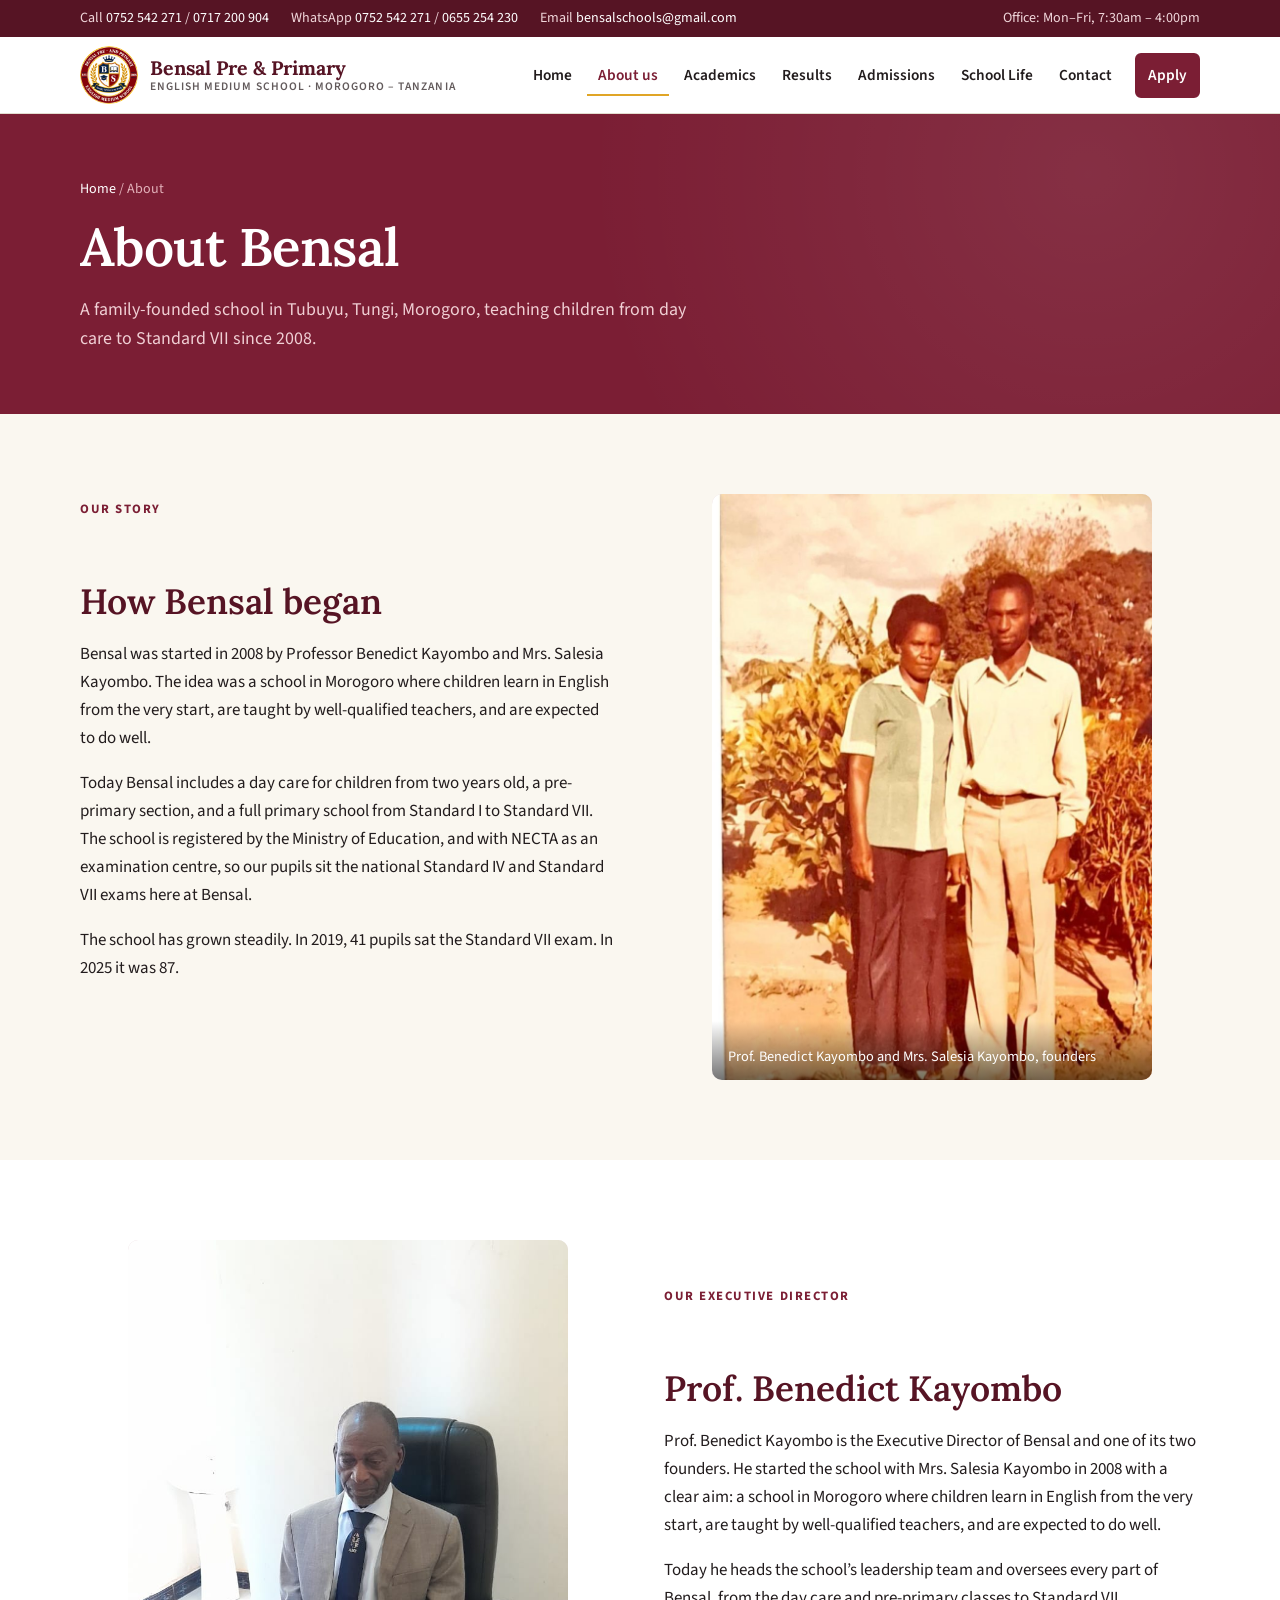
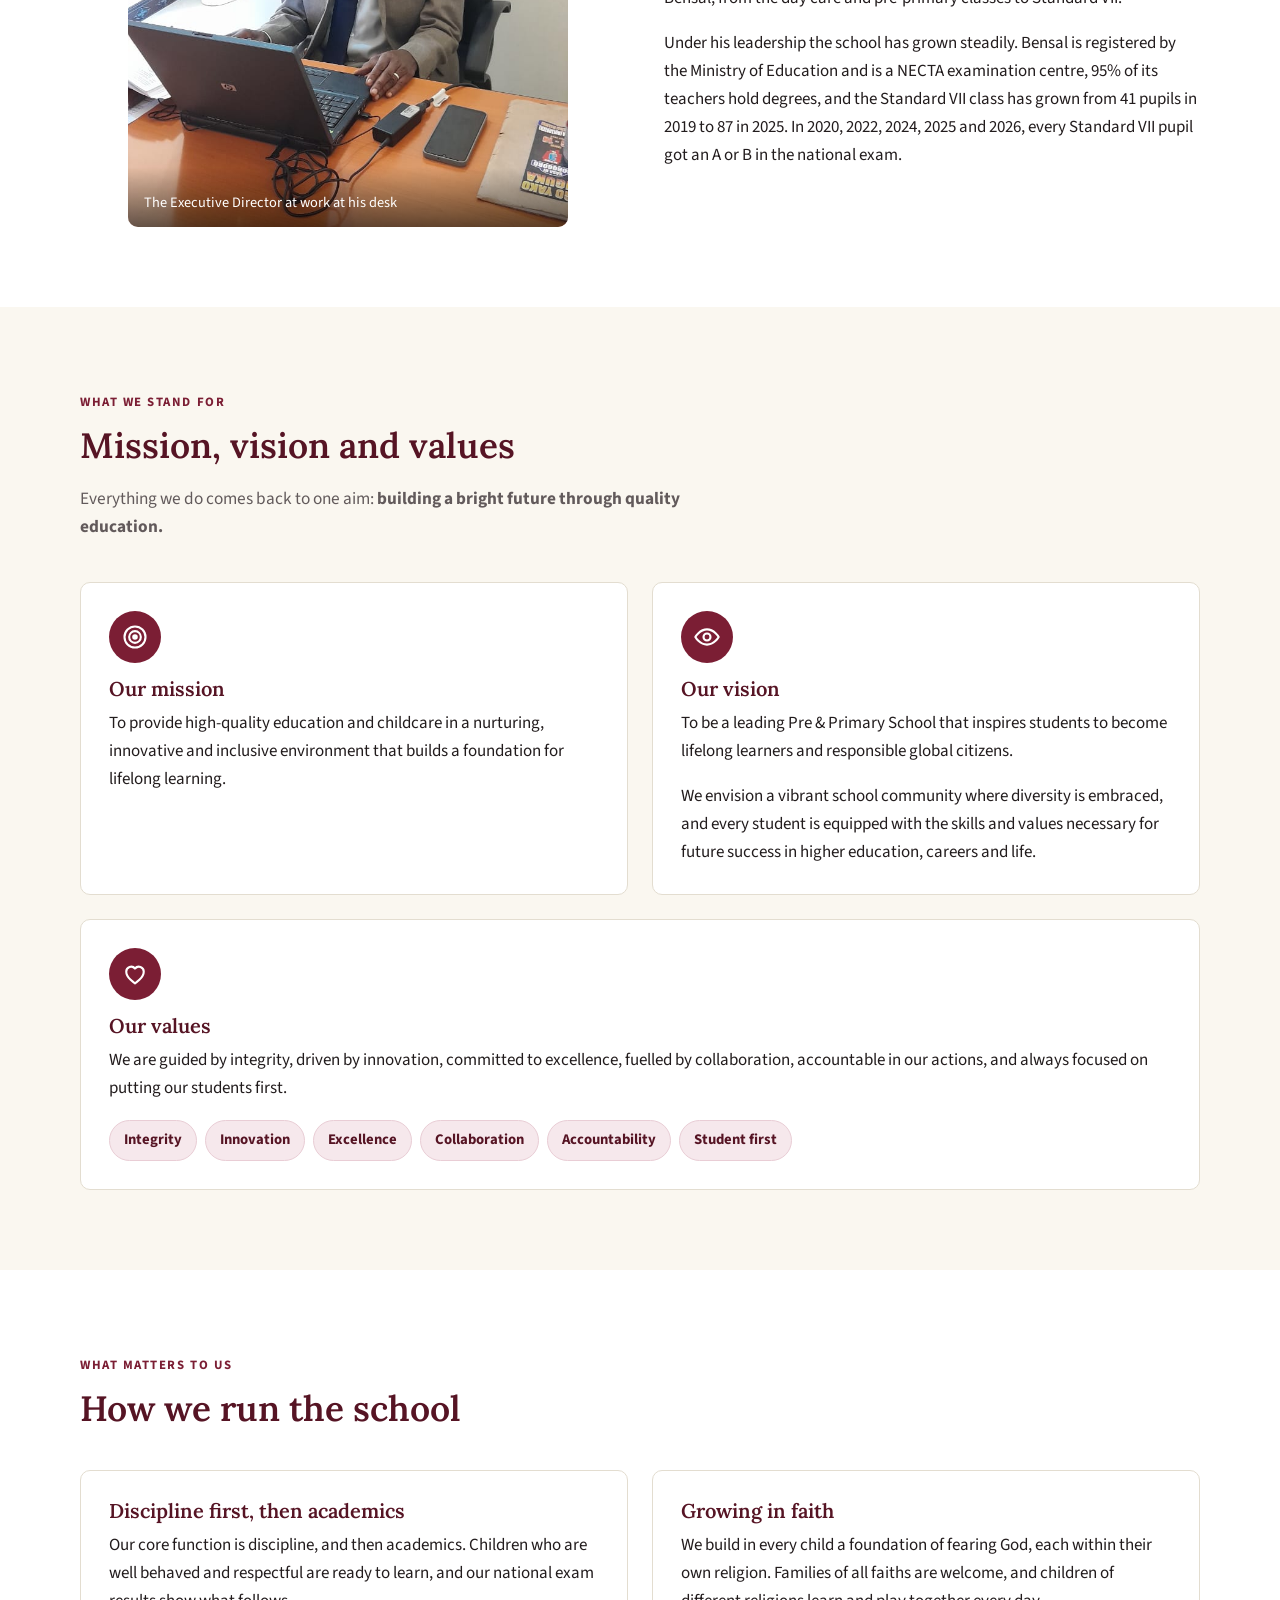
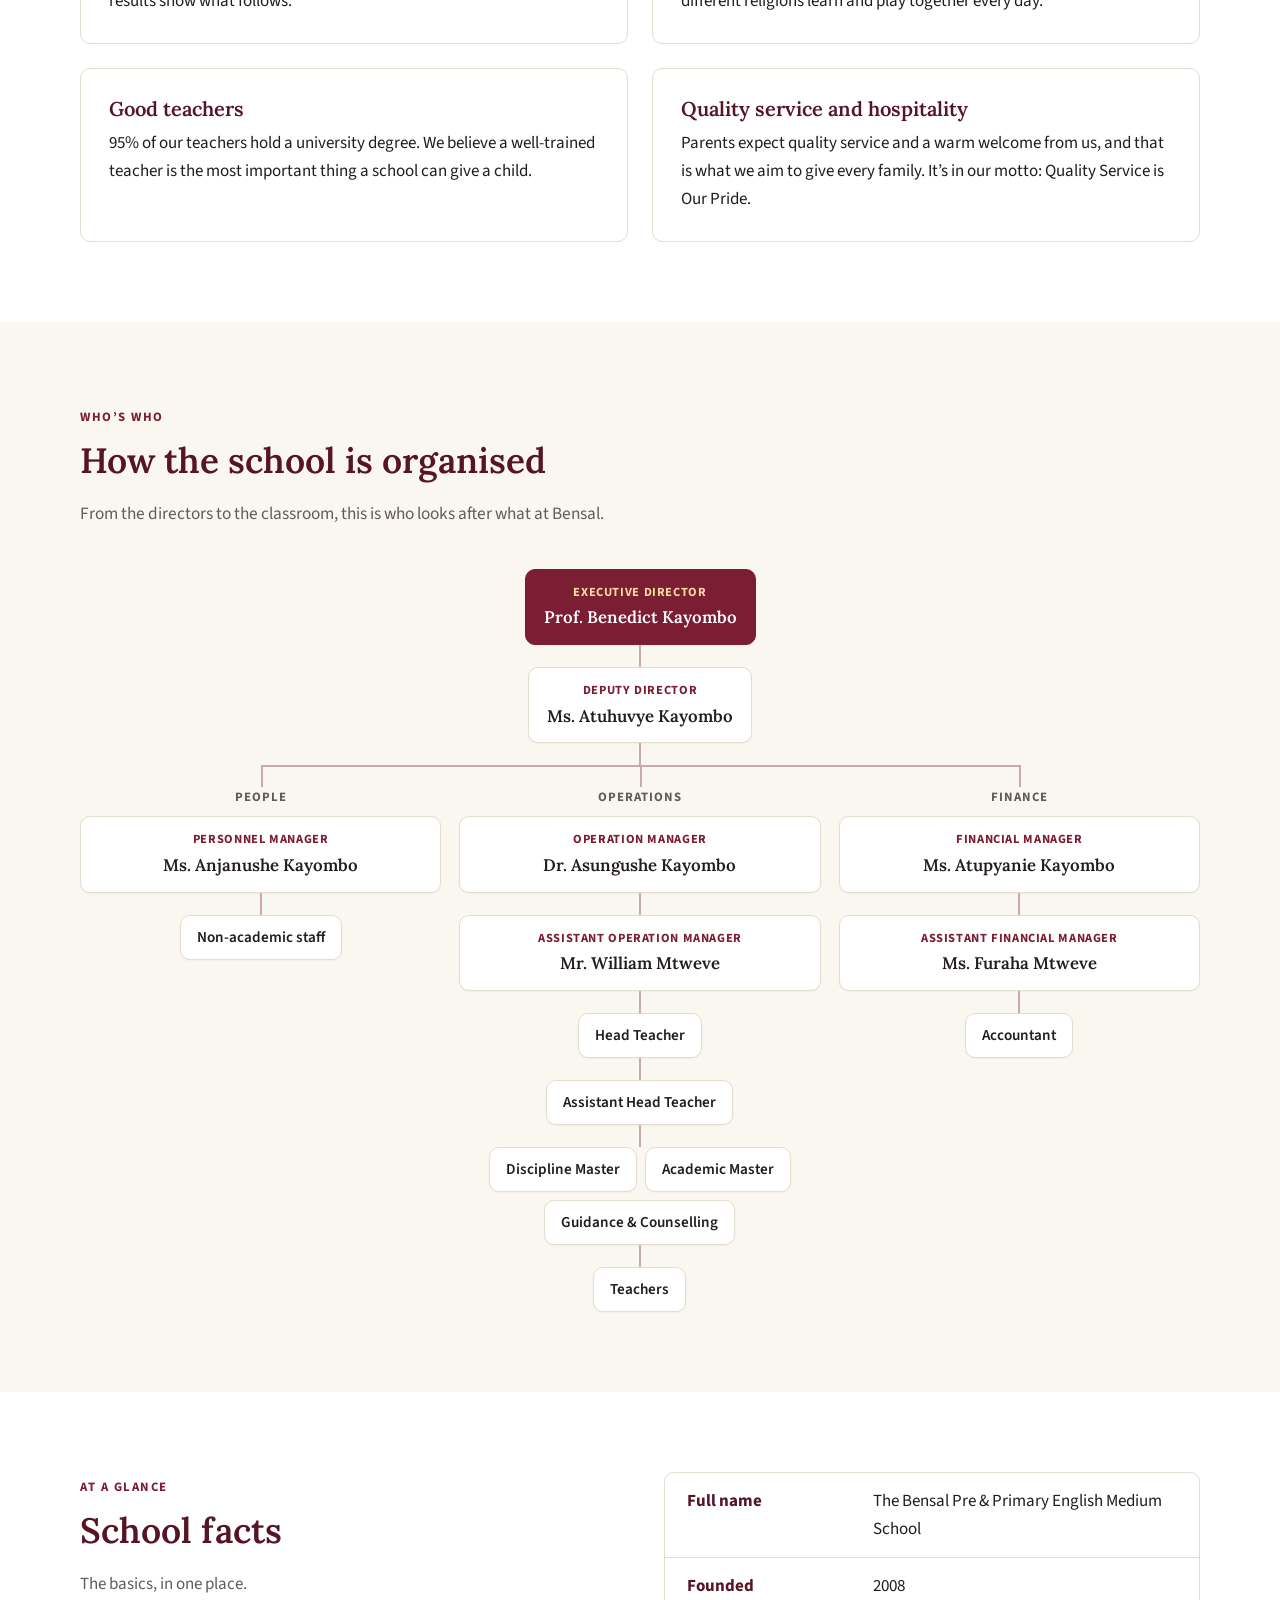
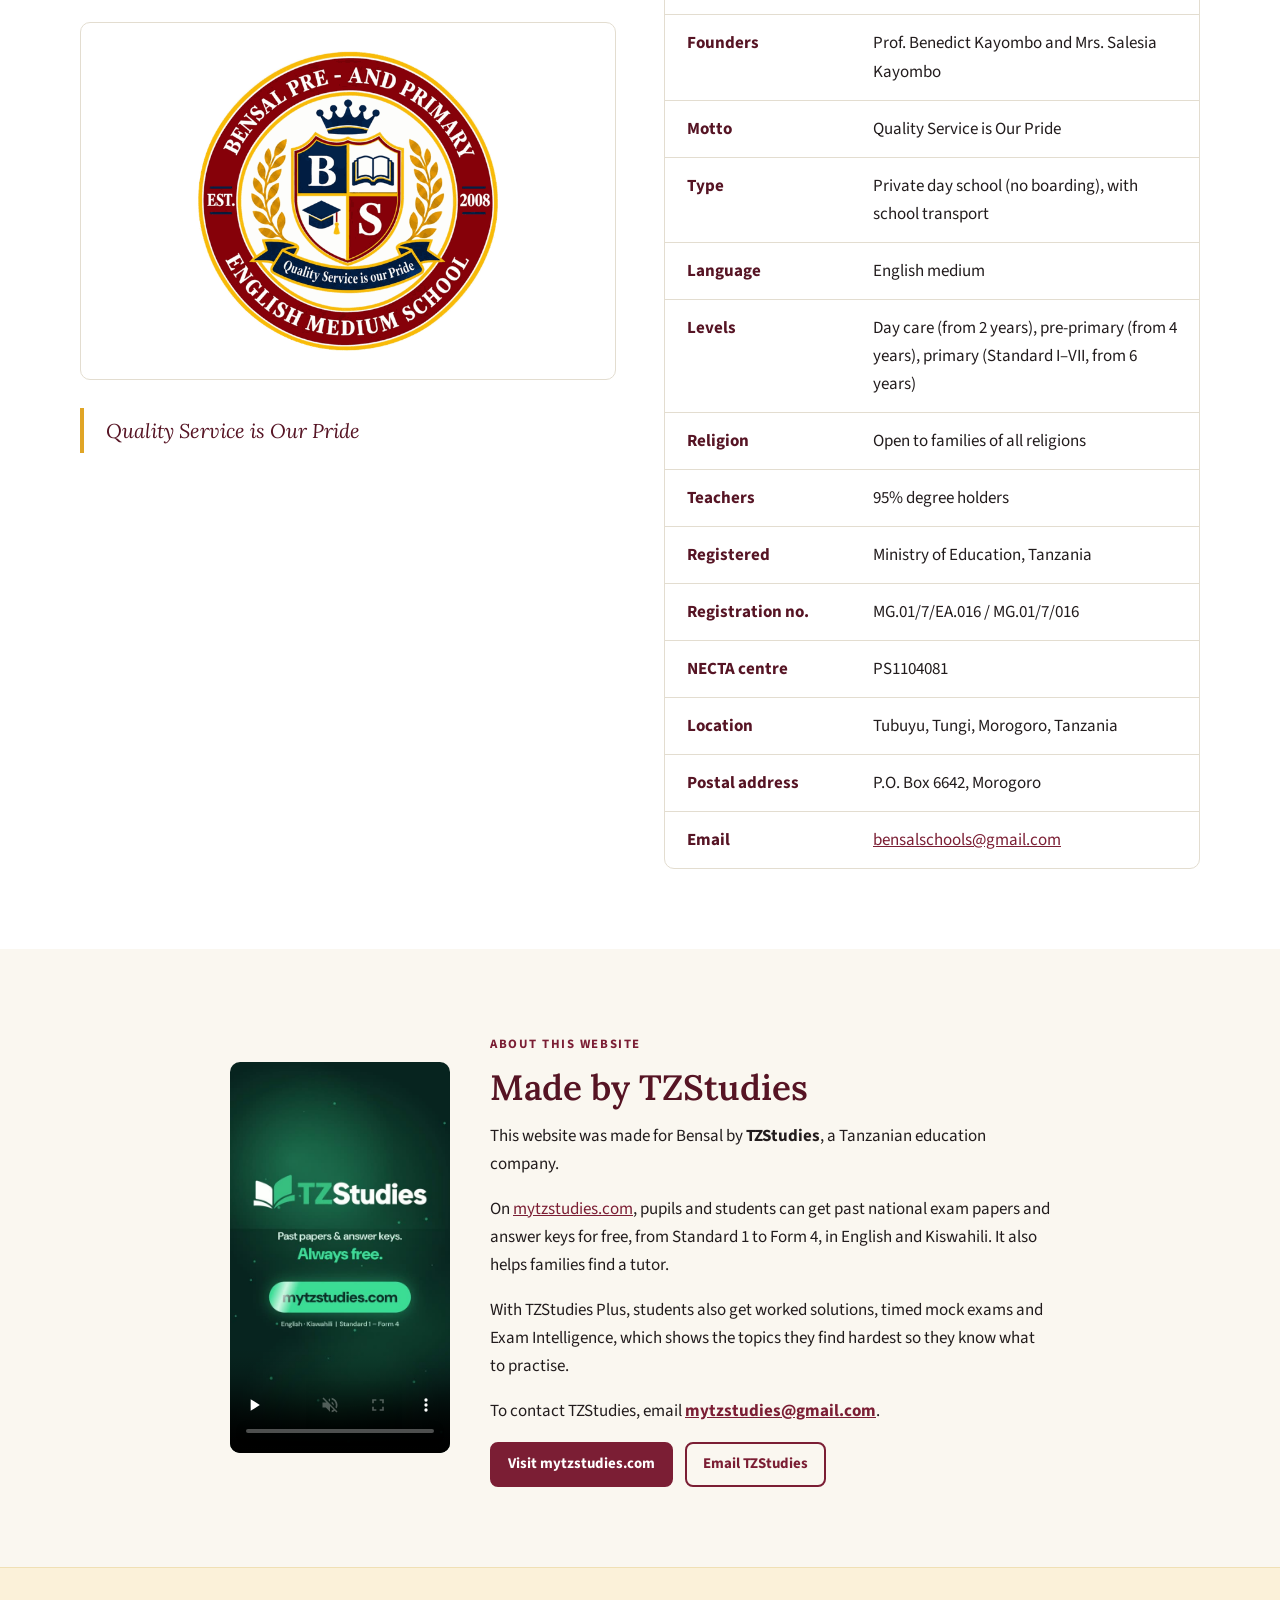
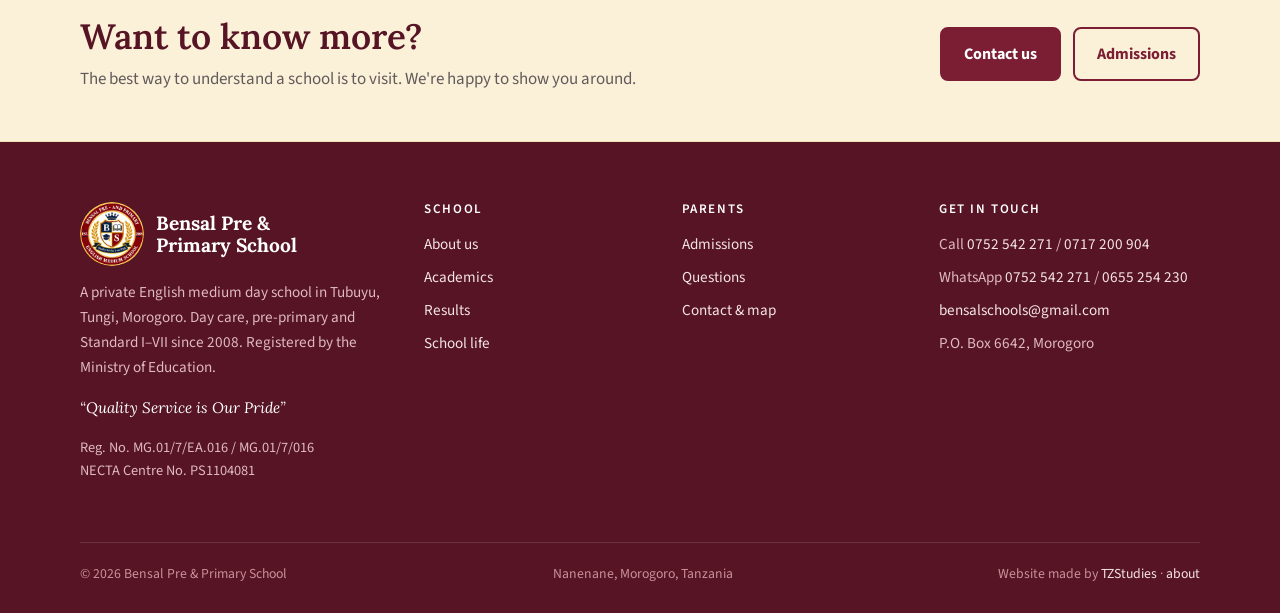
==== commit d272ec48: "Add PSLE 2026 results announcement on Home; remove 2019 results Co-Authored-By: Claude Opus 5.5 <nor" ====
--- a/about.html
+++ b/about.html
@@ -90,7 +90,7 @@
         <h2>Prof. Benedict Kayombo</h2>
         <p>Prof. Benedict Kayombo is the Executive Director of Bensal and one of its two founders. He started the school with Mrs. Salesia Kayombo in 2008 with a clear aim: a school in Morogoro where children learn in English from the very start, are taught by well-qualified teachers, and are expected to do well.</p>
         <p>Today he heads the school&rsquo;s leadership team and oversees every part of Bensal, from the day care and pre-primary classes to Standard VII.</p>
-        <p>Under his leadership the school has grown steadily. Bensal is registered by the Ministry of Education and is a NECTA examination centre, 95% of its teachers hold degrees, and the Standard VII class has grown from 41 pupils in 2019 to 87 in 2025. In 2019, 2020, 2022, 2024, 2025 and 2026, every Standard VII pupil got an A or B in the national exam.</p>
+        <p>Under his leadership the school has grown steadily. Bensal is registered by the Ministry of Education and is a NECTA examination centre, 95% of its teachers hold degrees, and the Standard VII class has grown from 41 pupils in 2019 to 87 in 2025. In 2020, 2022, 2024, 2025 and 2026, every Standard VII pupil got an A or B in the national exam.</p>
       </div>
     </div>
   </section>
